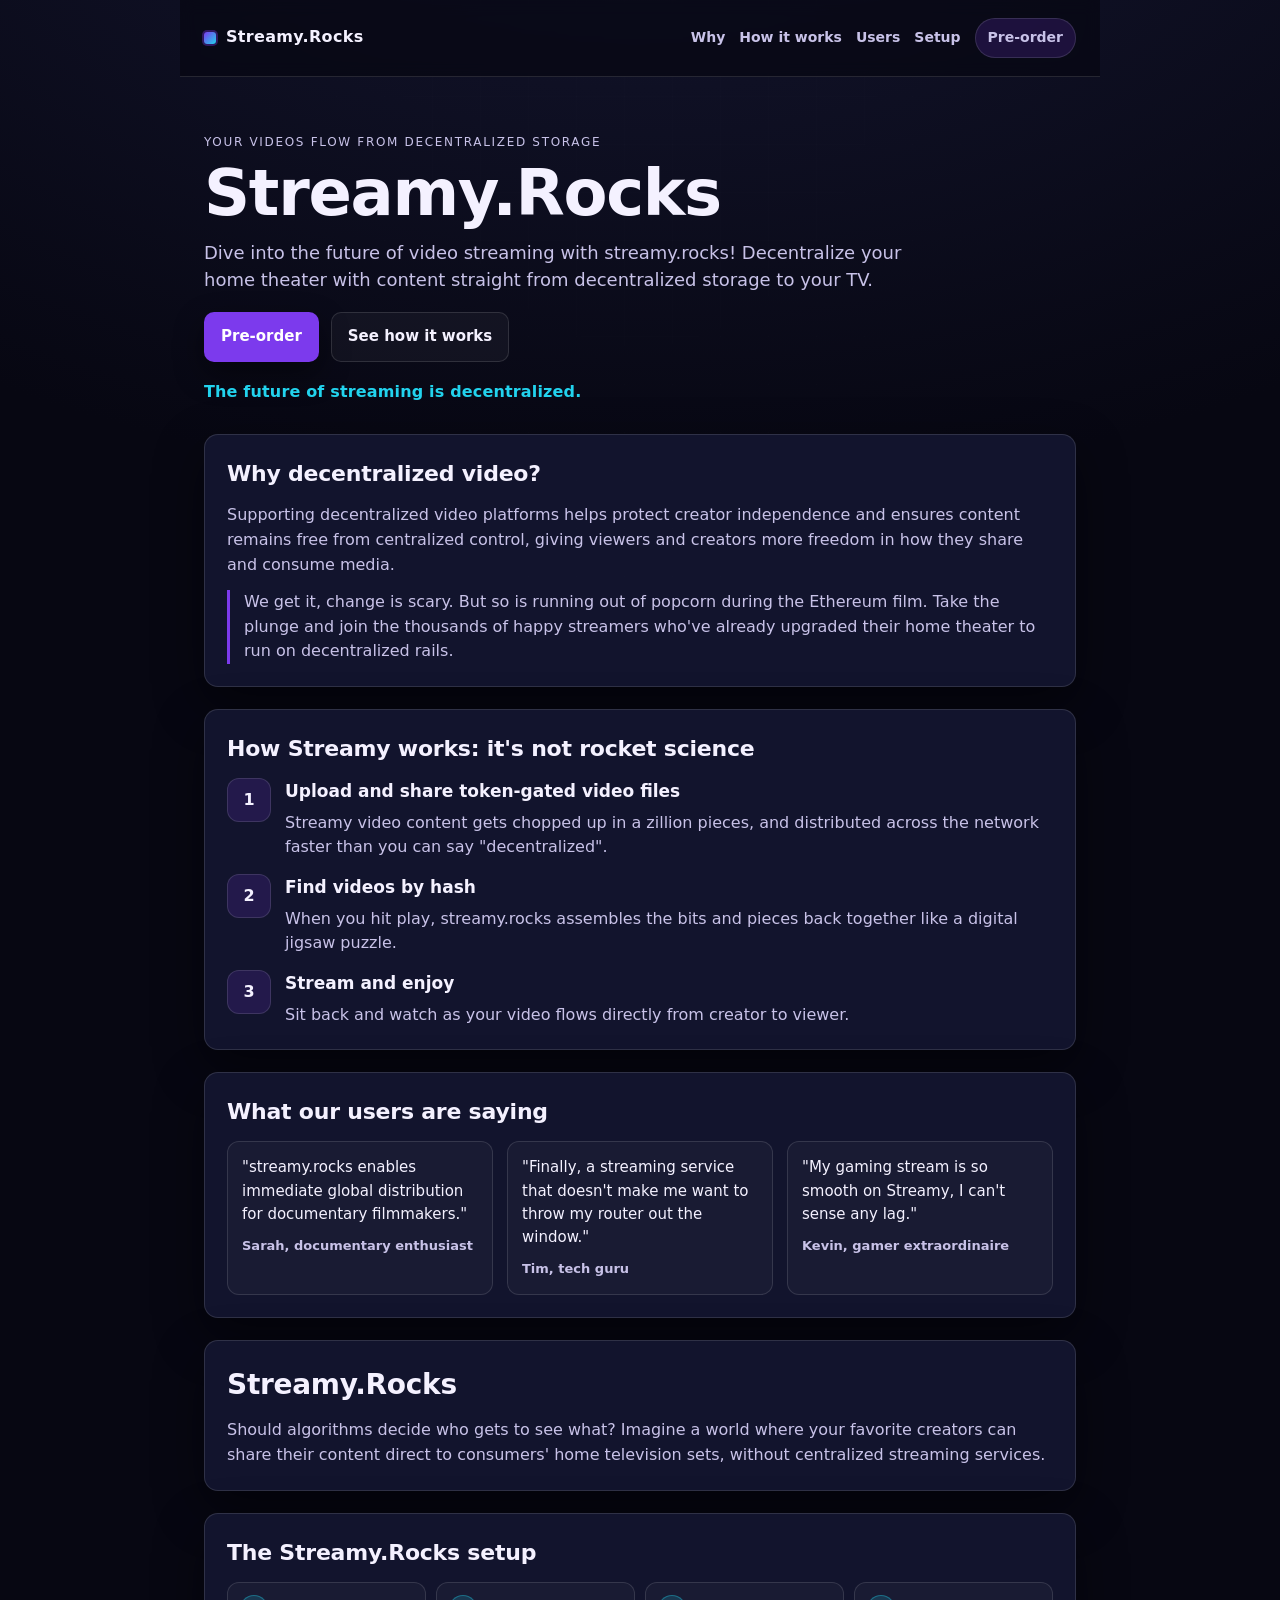
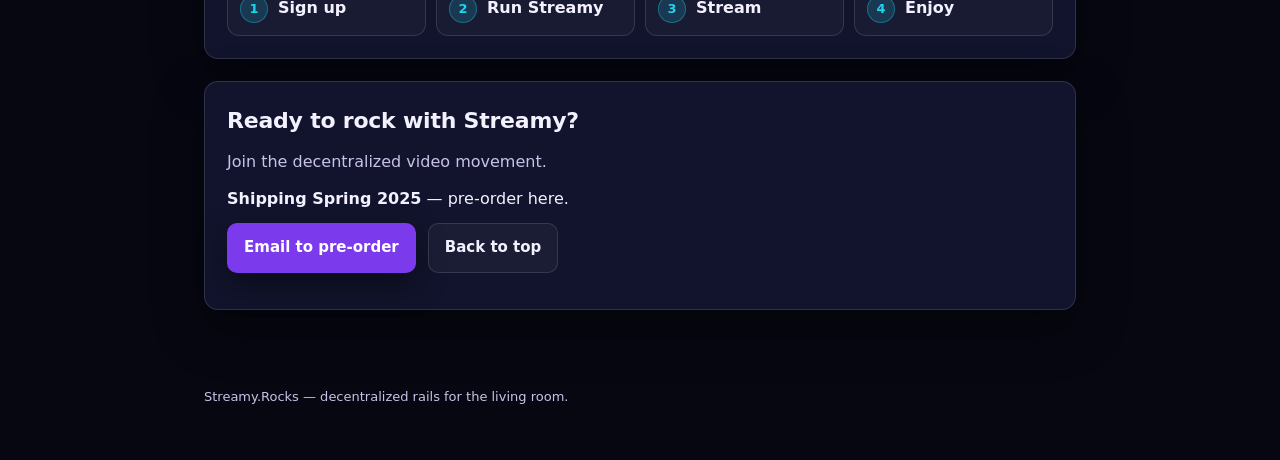
==== index.html @ 292e8ec2 "Add static streamy.rocks marketing landing rebuild. Static HTML/CSS site with sRGB-only colors, stru" ====
<!doctype html>
<html lang="en">
  <head>
    <meta charset="utf-8" />
    <meta name="viewport" content="width=device-width, initial-scale=1" />
    <meta name="color-scheme" content="dark" />
    <title>Streamy.Rocks — Your videos flow from decentralized storage</title>
    <meta
      name="description"
      content="Streamy.Rocks — decentralized video streaming from storage to your TV."
    />
    <link rel="stylesheet" href="/styles.css" />
  </head>
  <body>
    <a class="skip" href="#main">Skip to content</a>
    <div class="bg-grid" aria-hidden="true"></div>
    <header class="site-header">
      <div class="brand">
        <span class="brand-mark" aria-hidden="true"></span>
        <span class="brand-text">Streamy.Rocks</span>
      </div>
      <nav class="nav" aria-label="Primary">
        <a href="#why">Why</a>
        <a href="#how">How it works</a>
        <a href="#voices">Users</a>
        <a href="#setup">Setup</a>
        <a class="nav-cta" href="#preorder">Pre-order</a>
      </nav>
    </header>

    <main id="main">
      <section class="hero">
        <p class="kicker">Your videos flow from decentralized storage</p>
        <h1>Streamy.Rocks</h1>
        <p class="lede">
          Dive into the future of video streaming with streamy.rocks! Decentralize your home theater with content
          straight from decentralized storage to your TV.
        </p>
        <div class="hero-actions">
          <a class="btn primary" href="#preorder">Pre-order</a>
          <a class="btn ghost" href="#how">See how it works</a>
        </div>
        <p class="hero-sub">The future of streaming is decentralized.</p>
      </section>

      <section id="why" class="panel">
        <h2>Why decentralized video?</h2>
        <p>
          Supporting decentralized video platforms helps protect creator independence and ensures content remains free
          from centralized control, giving viewers and creators more freedom in how they share and consume media.
        </p>
        <p class="aside">
          We get it, change is scary. But so is running out of popcorn during the Ethereum film. Take the plunge and join
          the thousands of happy streamers who've already upgraded their home theater to run on decentralized rails.
        </p>
      </section>

      <section id="how" class="panel">
        <h2>How Streamy works: it's not rocket science</h2>
        <ol class="steps">
          <li>
            <span class="step-num">1</span>
            <div>
              <h3>Upload and share token-gated video files</h3>
              <p>
                Streamy video content gets chopped up in a zillion pieces, and distributed across the network faster
                than you can say &quot;decentralized&quot;.
              </p>
            </div>
          </li>
          <li>
            <span class="step-num">2</span>
            <div>
              <h3>Find videos by hash</h3>
              <p>
                When you hit play, streamy.rocks assembles the bits and pieces back together like a digital jigsaw
                puzzle.
              </p>
            </div>
          </li>
          <li>
            <span class="step-num">3</span>
            <div>
              <h3>Stream and enjoy</h3>
              <p>Sit back and watch as your video flows directly from creator to viewer.</p>
            </div>
          </li>
        </ol>
      </section>

      <section id="voices" class="panel">
        <h2>What our users are saying</h2>
        <div class="quotes">
          <figure class="quote">
            <blockquote>
              &quot;streamy.rocks enables immediate global distribution for documentary filmmakers.&quot;
            </blockquote>
            <figcaption>Sarah, documentary enthusiast</figcaption>
          </figure>
          <figure class="quote">
            <blockquote>
              &quot;Finally, a streaming service that doesn't make me want to throw my router out the window.&quot;
            </blockquote>
            <figcaption>Tim, tech guru</figcaption>
          </figure>
          <figure class="quote">
            <blockquote>&quot;My gaming stream is so smooth on Streamy, I can't sense any lag.&quot;</blockquote>
            <figcaption>Kevin, gamer extraordinaire</figcaption>
          </figure>
        </div>
      </section>

      <section class="panel manifesto">
        <h2>Streamy.Rocks</h2>
        <p>
          Should algorithms decide who gets to see what? Imagine a world where your favorite creators can share their
          content direct to consumers' home television sets, without centralized streaming services.
        </p>
      </section>

      <section id="setup" class="panel">
        <h2>The Streamy.Rocks setup</h2>
        <ol class="setup-flow">
          <li><span class="pill">1</span> Sign up</li>
          <li><span class="pill">2</span> Run Streamy</li>
          <li><span class="pill">3</span> Stream</li>
          <li><span class="pill">4</span> Enjoy</li>
        </ol>
      </section>

      <section id="preorder" class="panel cta-panel">
        <h2>Ready to rock with Streamy?</h2>
        <p>Join the decentralized video movement.</p>
        <p class="ship"><strong>Shipping Spring 2025</strong> — pre-order here.</p>
        <div class="hero-actions">
          <a class="btn primary" href="mailto:hello@streamy.rocks?subject=Streamy%20pre-order">Email to pre-order</a>
          <a class="btn ghost" href="#main">Back to top</a>
        </div>
      </section>
    </main>

    <footer class="site-footer">
      <p>Streamy.Rocks — decentralized rails for the living room.</p>
    </footer>
  </body>
</html>
---- styles.css ----
/* sRGB-only palette: hex + rgba with integer alpha. No color-mix(), no P3-only colors. */
:root {
  color-scheme: dark;
  --bg0: #070712;
  --bg1: #0f1024;
  --bg2: #15183a;
  --ink: #f4f1ff;
  --muted: #c8c2e8;
  --line: rgba(255, 255, 255, 0.12);
  --accent: #7c3aed;
  --accent2: #22d3ee;
  --card: rgba(20, 22, 48, 0.92);
  --shadow: rgba(0, 0, 0, 0.45);
  --maxw: 920px;
  --pad-x: 24px;
  --radius: 14px;
}

*,
*::before,
*::after {
  box-sizing: border-box;
}

html,
body {
  margin: 0;
  min-height: 100%;
  font-family: ui-sans-serif, system-ui, -apple-system, "Segoe UI", Roboto, Helvetica, Arial, sans-serif;
  background: radial-gradient(1200px 700px at 50% -10%, var(--bg2) 0%, var(--bg1) 42%, var(--bg0) 100%);
  color: var(--ink);
  line-height: 1.55;
  -webkit-font-smoothing: antialiased;
  text-rendering: optimizeLegibility;
}

.skip {
  position: absolute;
  left: -9999px;
  top: auto;
  width: 1px;
  height: 1px;
  overflow: hidden;
}

.skip:focus {
  left: 16px;
  top: 16px;
  width: auto;
  height: auto;
  padding: 8px 12px;
  background: #000;
  color: #fff;
  z-index: 10;
  border-radius: 8px;
}

.bg-grid {
  pointer-events: none;
  position: fixed;
  inset: 0;
  background-image: linear-gradient(rgba(255, 255, 255, 0.04) 1px, transparent 1px),
    linear-gradient(90deg, rgba(255, 255, 255, 0.04) 1px, transparent 1px);
  background-size: 48px 48px;
  mask-image: radial-gradient(ellipse at 50% 0%, rgba(0, 0, 0, 0.9), transparent 70%);
  opacity: 0.35;
}

.site-header {
  position: sticky;
  top: 0;
  z-index: 5;
  display: flex;
  align-items: center;
  justify-content: space-between;
  gap: 16px;
  max-width: var(--maxw);
  margin: 0 auto;
  padding: 18px var(--pad-x);
  border-bottom: 1px solid var(--line);
  background: rgba(7, 7, 18, 0.72);
  backdrop-filter: blur(8px);
}

.brand {
  display: flex;
  align-items: center;
  gap: 10px;
  font-weight: 800;
  letter-spacing: 0.02em;
}

.brand-mark {
  width: 12px;
  height: 12px;
  border-radius: 3px;
  background: linear-gradient(135deg, var(--accent) 0%, var(--accent2) 100%);
  box-shadow: 0 0 0 2px rgba(124, 58, 237, 0.35);
}

.nav {
  display: flex;
  flex-wrap: wrap;
  gap: 10px 14px;
  align-items: center;
  justify-content: flex-end;
}

.nav a {
  color: var(--muted);
  text-decoration: none;
  font-size: 14px;
  font-weight: 600;
}

.nav a:hover {
  color: var(--ink);
}

.nav-cta {
  padding: 8px 12px;
  border-radius: 999px;
  border: 1px solid var(--line);
  color: var(--ink);
  background: rgba(124, 58, 237, 0.18);
}

main {
  max-width: var(--maxw);
  margin: 0 auto;
  padding: 28px var(--pad-x) 64px;
}

.hero {
  padding: 28px 0 8px;
}

.kicker {
  margin: 0 0 10px;
  text-transform: uppercase;
  letter-spacing: 0.14em;
  font-size: 12px;
  color: var(--muted);
}

h1 {
  margin: 0 0 12px;
  font-size: clamp(40px, 6vw, 64px);
  line-height: 1.02;
  letter-spacing: -0.02em;
}

.lede {
  margin: 0 0 18px;
  max-width: 62ch;
  color: var(--muted);
  font-size: 18px;
}

.hero-actions {
  display: flex;
  flex-wrap: wrap;
  gap: 12px;
  margin: 10px 0 14px;
}

.btn {
  display: inline-flex;
  align-items: center;
  justify-content: center;
  padding: 12px 16px;
  border-radius: 10px;
  font-weight: 700;
  text-decoration: none;
  border: 1px solid transparent;
  font-size: 15px;
}

.btn.primary {
  background: var(--accent);
  color: #ffffff;
  box-shadow: 0 12px 30px var(--shadow);
}

.btn.primary:hover {
  filter: brightness(1.05);
}

.btn.ghost {
  border-color: var(--line);
  color: var(--ink);
  background: rgba(255, 255, 255, 0.04);
}

.btn.ghost:hover {
  border-color: rgba(255, 255, 255, 0.22);
}

.hero-sub {
  margin: 18px 0 0;
  font-weight: 700;
  color: var(--accent2);
  letter-spacing: 0.01em;
}

.panel {
  margin-top: 22px;
  padding: 22px;
  border: 1px solid var(--line);
  border-radius: var(--radius);
  background: var(--card);
  box-shadow: 0 18px 50px var(--shadow);
}

.panel h2 {
  margin: 0 0 12px;
  font-size: 22px;
  letter-spacing: -0.01em;
}

.panel p {
  margin: 0 0 12px;
  color: var(--muted);
}

.panel p:last-child {
  margin-bottom: 0;
}

.aside {
  border-left: 3px solid var(--accent);
  padding-left: 14px;
  margin-top: 14px;
}

.steps {
  list-style: none;
  margin: 0;
  padding: 0;
  display: grid;
  gap: 14px;
}

.steps li {
  display: grid;
  grid-template-columns: 44px 1fr;
  gap: 14px;
  align-items: start;
}

.step-num {
  display: inline-flex;
  width: 44px;
  height: 44px;
  align-items: center;
  justify-content: center;
  border-radius: 12px;
  border: 1px solid var(--line);
  font-weight: 800;
  color: var(--ink);
  background: rgba(124, 58, 237, 0.16);
}

.steps h3 {
  margin: 0 0 6px;
  font-size: 17px;
  color: var(--ink);
}

.quotes {
  display: grid;
  gap: 14px;
  grid-template-columns: repeat(3, minmax(0, 1fr));
}

.quote {
  margin: 0;
  padding: 14px;
  border-radius: 12px;
  border: 1px solid var(--line);
  background: rgba(255, 255, 255, 0.03);
}

.quote blockquote {
  margin: 0 0 10px;
  color: var(--ink);
  font-size: 15px;
}

.quote figcaption {
  color: var(--muted);
  font-size: 13px;
  font-weight: 600;
}

.manifesto h2 {
  font-size: 28px;
}

.setup-flow {
  list-style: none;
  margin: 0;
  padding: 0;
  display: grid;
  grid-template-columns: repeat(4, minmax(0, 1fr));
  gap: 10px;
}

.setup-flow li {
  display: flex;
  align-items: center;
  gap: 10px;
  padding: 12px;
  border-radius: 12px;
  border: 1px solid var(--line);
  background: rgba(255, 255, 255, 0.03);
  font-weight: 700;
  color: var(--ink);
}

.pill {
  display: inline-flex;
  width: 28px;
  height: 28px;
  align-items: center;
  justify-content: center;
  border-radius: 999px;
  background: rgba(34, 211, 238, 0.16);
  border: 1px solid rgba(34, 211, 238, 0.35);
  color: var(--accent2);
  font-size: 13px;
}

.cta-panel .ship {
  margin-top: 10px;
  color: var(--ink);
}

.site-footer {
  max-width: var(--maxw);
  margin: 0 auto;
  padding: 0 var(--pad-x) 40px;
  color: var(--muted);
  font-size: 13px;
}

@media (max-width: 900px) {
  .quotes {
    grid-template-columns: 1fr;
  }

  .setup-flow {
    grid-template-columns: 1fr 1fr;
  }
}

@media (max-width: 640px) {
  .site-header {
    flex-direction: column;
    align-items: flex-start;
  }

  .nav {
    width: 100%;
    justify-content: flex-start;
  }

  .setup-flow {
    grid-template-columns: 1fr;
  }
}
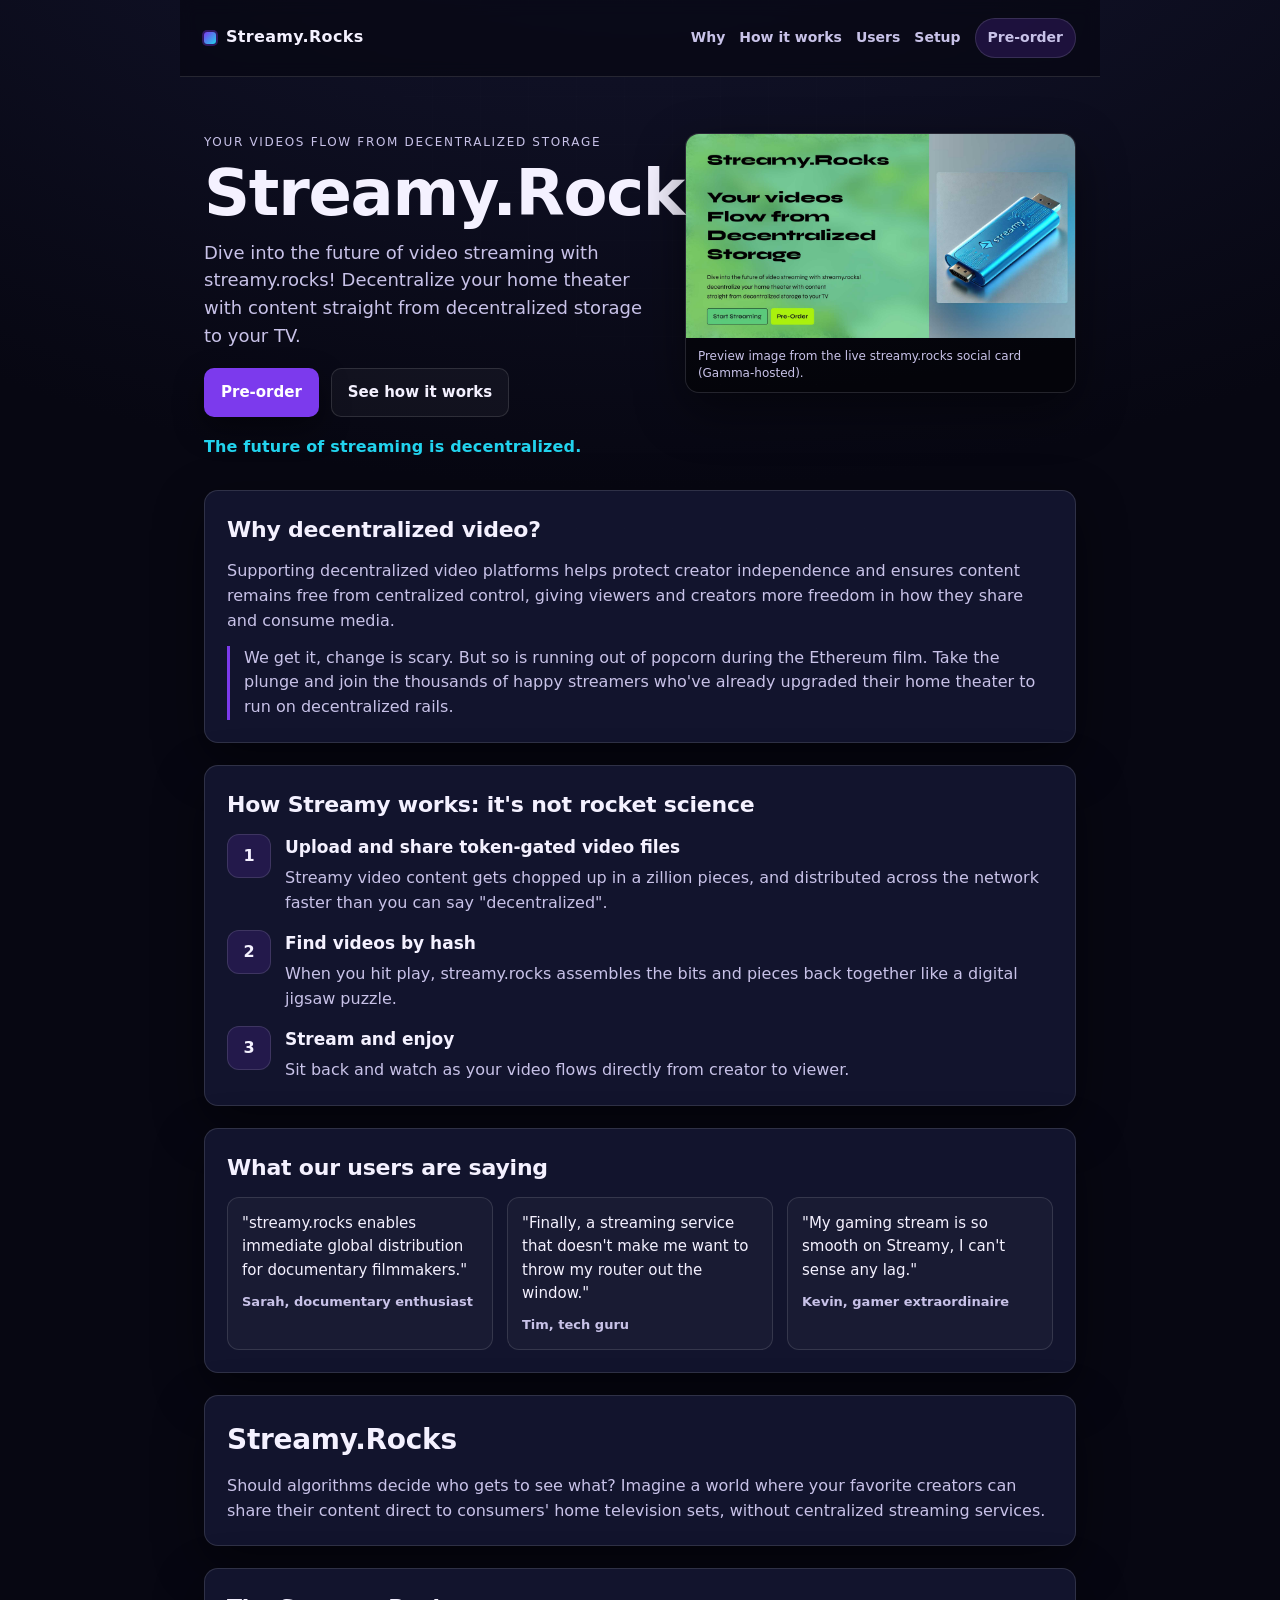
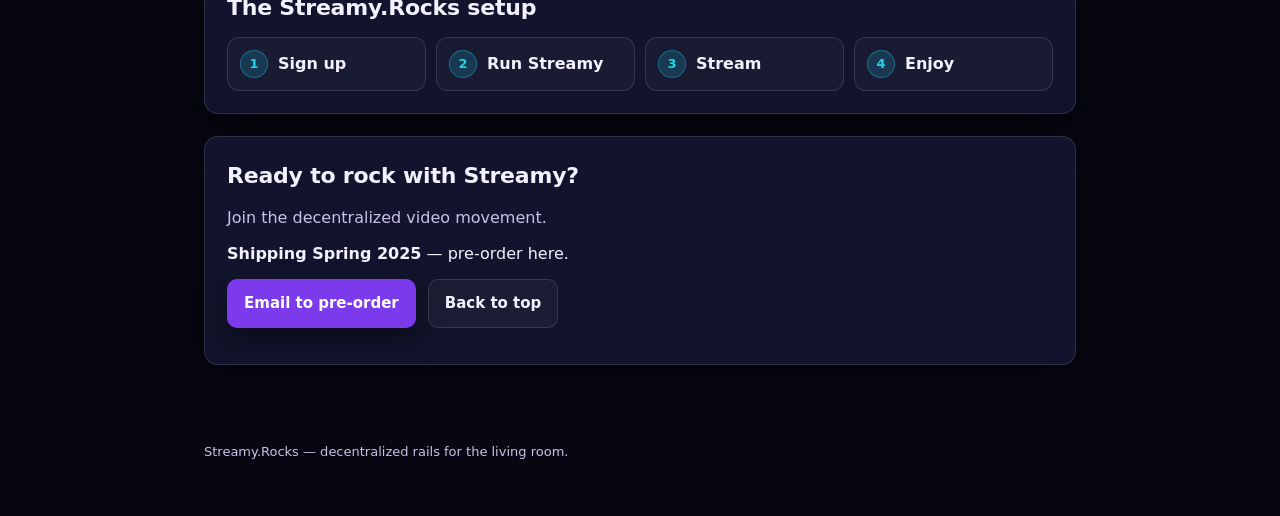
==== commit a53dfe28: "Add self-hosted OG image and fix Vercel asset routing. Download Gamma OG JPEG as assets/images/og-so" ====
--- a/index.html
+++ b/index.html
@@ -9,6 +9,20 @@
       name="description"
       content="Streamy.Rocks — decentralized video streaming from storage to your TV."
     />
+    <meta property="og:type" content="website" />
+    <meta property="og:title" content="Streamy.Rocks — Your videos flow from decentralized storage" />
+    <meta
+      property="og:description"
+      content="Streamy.Rocks — decentralized video streaming from storage to your TV."
+    />
+    <meta property="og:image" content="/assets/images/og-social.jpg" />
+    <meta name="twitter:card" content="summary_large_image" />
+    <meta name="twitter:title" content="Streamy.Rocks — Your videos flow from decentralized storage" />
+    <meta
+      name="twitter:description"
+      content="Streamy.Rocks — decentralized video streaming from storage to your TV."
+    />
+    <meta name="twitter:image" content="/assets/images/og-social.jpg" />
     <link rel="stylesheet" href="/styles.css" />
   </head>
   <body>
@@ -30,17 +44,32 @@
 
     <main id="main">
       <section class="hero">
-        <p class="kicker">Your videos flow from decentralized storage</p>
-        <h1>Streamy.Rocks</h1>
-        <p class="lede">
-          Dive into the future of video streaming with streamy.rocks! Decentralize your home theater with content
-          straight from decentralized storage to your TV.
-        </p>
-        <div class="hero-actions">
-          <a class="btn primary" href="#preorder">Pre-order</a>
-          <a class="btn ghost" href="#how">See how it works</a>
+        <div class="hero-layout">
+          <div class="hero-copy">
+            <p class="kicker">Your videos flow from decentralized storage</p>
+            <h1>Streamy.Rocks</h1>
+            <p class="lede">
+              Dive into the future of video streaming with streamy.rocks! Decentralize your home theater with content
+              straight from decentralized storage to your TV.
+            </p>
+            <div class="hero-actions">
+              <a class="btn primary" href="#preorder">Pre-order</a>
+              <a class="btn ghost" href="#how">See how it works</a>
+            </div>
+            <p class="hero-sub">The future of streaming is decentralized.</p>
+          </div>
+          <figure class="hero-figure">
+            <img
+              src="/assets/images/og-social.jpg"
+              width="1200"
+              height="630"
+              alt="Streamy.Rocks — decentralized streaming preview"
+              loading="eager"
+              decoding="async"
+            />
+            <figcaption class="hero-caption">Preview image from the live streamy.rocks social card (Gamma-hosted).</figcaption>
+          </figure>
         </div>
-        <p class="hero-sub">The future of streaming is decentralized.</p>
       </section>
 
       <section id="why" class="panel">
--- a/styles.css
+++ b/styles.css
@@ -135,6 +135,42 @@
   padding: 28px 0 8px;
 }
 
+.hero-layout {
+  display: grid;
+  grid-template-columns: minmax(0, 1.1fr) minmax(0, 0.95fr);
+  gap: 28px;
+  align-items: start;
+}
+
+.hero-copy {
+  min-width: 0;
+}
+
+.hero-figure {
+  margin: 0;
+  border-radius: var(--radius);
+  border: 1px solid var(--line);
+  overflow: hidden;
+  background: rgba(0, 0, 0, 0.25);
+  box-shadow: 0 18px 50px var(--shadow);
+}
+
+.hero-figure img {
+  display: block;
+  width: 100%;
+  height: auto;
+  vertical-align: middle;
+}
+
+.hero-caption {
+  margin: 0;
+  padding: 10px 12px;
+  font-size: 12px;
+  color: var(--muted);
+  line-height: 1.4;
+  background: rgba(0, 0, 0, 0.35);
+}
+
 .kicker {
   margin: 0 0 10px;
   text-transform: uppercase;
@@ -345,6 +381,10 @@
 }
 
 @media (max-width: 900px) {
+  .hero-layout {
+    grid-template-columns: 1fr;
+  }
+
   .quotes {
     grid-template-columns: 1fr;
   }
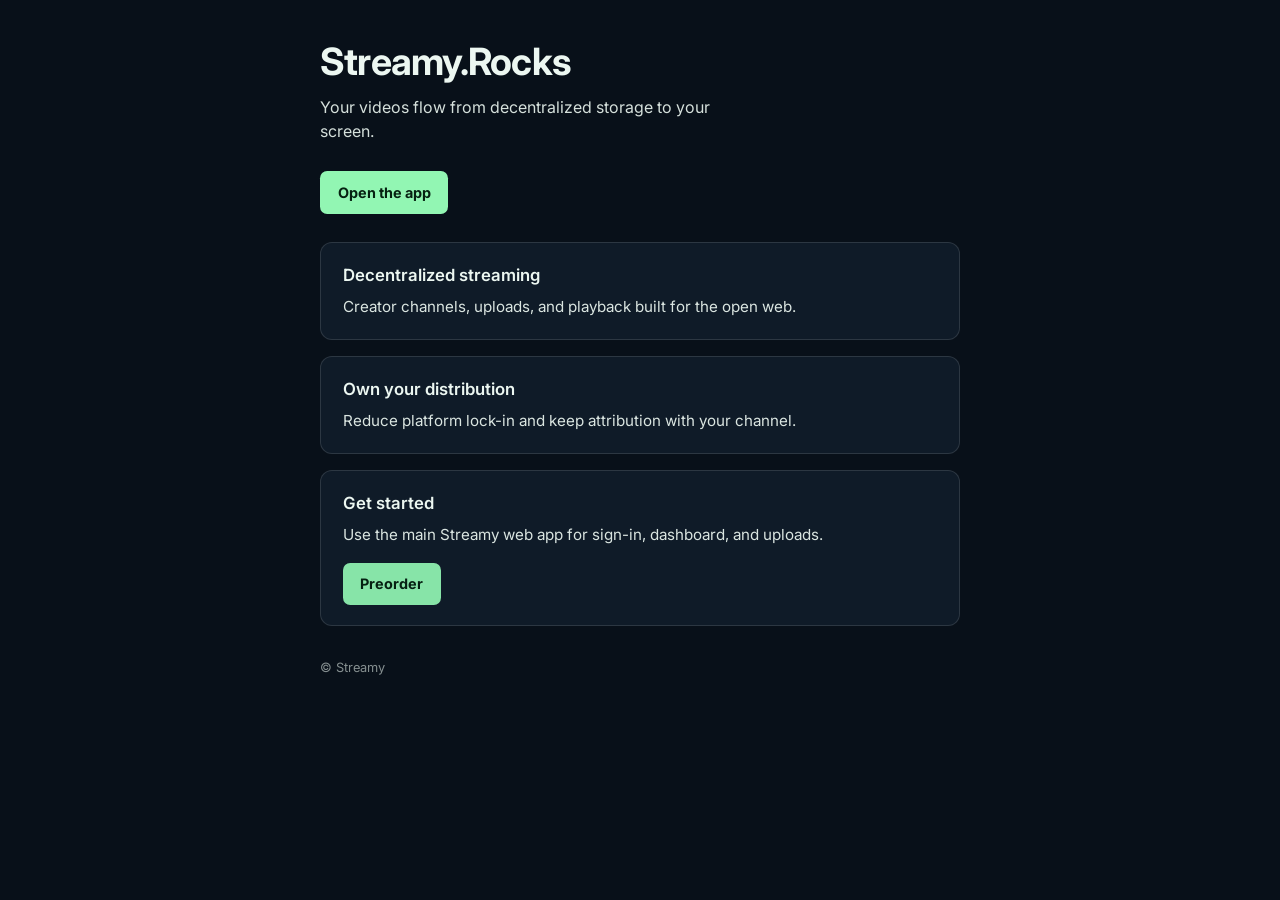
==== commit 7b287f84: "Replace Gamma export HTML with Streamy-only static landing Made-with: Cursor" ====
--- a/index.html
+++ b/index.html
@@ -1,175 +1,156 @@
-<!doctype html>
+<!DOCTYPE html>
 <html lang="en">
   <head>
     <meta charset="utf-8" />
     <meta name="viewport" content="width=device-width, initial-scale=1" />
-    <meta name="color-scheme" content="dark" />
-    <title>Streamy.Rocks — Your videos flow from decentralized storage</title>
-    <meta
-      name="description"
-      content="Streamy.Rocks — decentralized video streaming from storage to your TV."
+    <title>Streamy.Rocks</title>
+    <meta name="description" content="Your videos flow from decentralized storage to your screen." />
+    <link rel="preconnect" href="https://fonts.googleapis.com" />
+    <link rel="preconnect" href="https://fonts.gstatic.com" crossorigin />
+    <link
+      href="https://fonts.googleapis.com/css2?family=Inter:wght@400;600;700&display=swap"
+      rel="stylesheet"
     />
-    <meta property="og:type" content="website" />
-    <meta property="og:title" content="Streamy.Rocks — Your videos flow from decentralized storage" />
-    <meta
-      property="og:description"
-      content="Streamy.Rocks — decentralized video streaming from storage to your TV."
-    />
-    <meta property="og:image" content="/assets/images/og-social.jpg" />
-    <meta name="twitter:card" content="summary_large_image" />
-    <meta name="twitter:title" content="Streamy.Rocks — Your videos flow from decentralized storage" />
-    <meta
-      name="twitter:description"
-      content="Streamy.Rocks — decentralized video streaming from storage to your TV."
-    />
-    <meta name="twitter:image" content="/assets/images/og-social.jpg" />
-    <link rel="stylesheet" href="/styles.css" />
+    <style>
+      :root {
+        --bg: #081019;
+        --card: #0f1b28;
+        --border: rgba(255, 255, 255, 0.12);
+        --text: #ecf7f1;
+        --accent: #92f6b3;
+        --ease: cubic-bezier(0.22, 1, 0.36, 1);
+      }
+      * {
+        box-sizing: border-box;
+      }
+      body {
+        margin: 0;
+        min-height: 100vh;
+        font-family: Inter, system-ui, sans-serif;
+        background: var(--bg);
+        color: var(--text);
+        line-height: 1.5;
+      }
+      .wrap {
+        max-width: 720px;
+        margin: 0 auto;
+        padding: clamp(1.25rem, 4vw, 2.5rem);
+      }
+      h1 {
+        font-size: clamp(1.75rem, 5vw, 2.35rem);
+        font-weight: 700;
+        letter-spacing: -0.02em;
+        line-height: 1.15;
+        margin: 0 0 0.75rem;
+      }
+      .lede {
+        margin: 0 0 1.5rem;
+        opacity: 0.9;
+        max-width: 42ch;
+      }
+      .card {
+        background: var(--card);
+        border: 1px solid var(--border);
+        border-radius: 0.75rem;
+        padding: 1.25rem 1.35rem;
+        margin-bottom: 1rem;
+      }
+      .card h2 {
+        margin: 0 0 0.5rem;
+        font-size: 1.05rem;
+        font-weight: 600;
+      }
+      .card p {
+        margin: 0;
+        font-size: 0.95rem;
+        opacity: 0.92;
+      }
+      a.btn {
+        display: inline-flex;
+        align-items: center;
+        justify-content: center;
+        padding: 0.65rem 1.1rem;
+        border-radius: 0.45rem;
+        font-weight: 700;
+        font-size: 0.9rem;
+        background: var(--accent);
+        color: #062111;
+        text-decoration: none;
+        margin-top: 0.25rem;
+      }
+      a.btn:hover {
+        filter: brightness(1.05);
+      }
+      footer {
+        margin-top: 2rem;
+        font-size: 0.8rem;
+        opacity: 0.55;
+      }
+
+      /* Tight entrance animations (no third-party runtime) */
+      @keyframes rise-in {
+        from {
+          opacity: 0;
+          transform: translateY(10px);
+        }
+        to {
+          opacity: 1;
+          transform: translateY(0);
+        }
+      }
+      .anim {
+        opacity: 0;
+        animation: rise-in var(--dur, 0.45s) var(--ease) forwards;
+      }
+      .anim-1 {
+        --dur: 0.38s;
+        animation-delay: 0.04s;
+      }
+      .anim-2 {
+        --dur: 0.34s;
+        animation-delay: 0.12s;
+      }
+      .anim-3 {
+        --dur: 0.32s;
+        animation-delay: 0.2s;
+      }
+      .anim-4 {
+        --dur: 0.3s;
+        animation-delay: 0.26s;
+      }
+      @media (prefers-reduced-motion: reduce) {
+        .anim {
+          animation: none !important;
+          opacity: 1 !important;
+        }
+      }
+    </style>
   </head>
   <body>
-    <a class="skip" href="#main">Skip to content</a>
-    <div class="bg-grid" aria-hidden="true"></div>
-    <header class="site-header">
-      <div class="brand">
-        <span class="brand-mark" aria-hidden="true"></span>
-        <span class="brand-text">Streamy.Rocks</span>
-      </div>
-      <nav class="nav" aria-label="Primary">
-        <a href="#why">Why</a>
-        <a href="#how">How it works</a>
-        <a href="#voices">Users</a>
-        <a href="#setup">Setup</a>
-        <a class="nav-cta" href="#preorder">Pre-order</a>
-      </nav>
-    </header>
+    <div class="wrap">
+      <header class="anim anim-1">
+        <h1>Streamy.Rocks</h1>
+        <p class="lede">Your videos flow from decentralized storage to your screen.</p>
+        <a class="btn anim anim-2" href="/">Open the app</a>
+      </header>
 
-    <main id="main">
-      <section class="hero">
-        <div class="hero-layout">
-          <div class="hero-copy">
-            <p class="kicker">Your videos flow from decentralized storage</p>
-            <h1>Streamy.Rocks</h1>
-            <p class="lede">
-              Dive into the future of video streaming with streamy.rocks! Decentralize your home theater with content
-              straight from decentralized storage to your TV.
-            </p>
-            <div class="hero-actions">
-              <a class="btn primary" href="#preorder">Pre-order</a>
-              <a class="btn ghost" href="#how">See how it works</a>
-            </div>
-            <p class="hero-sub">The future of streaming is decentralized.</p>
-          </div>
-          <figure class="hero-figure">
-            <img
-              src="/assets/images/og-social.jpg"
-              width="1200"
-              height="630"
-              alt="Streamy.Rocks — decentralized streaming preview"
-              loading="eager"
-              decoding="async"
-            />
-            <figcaption class="hero-caption">Preview image from the live streamy.rocks social card (Gamma-hosted).</figcaption>
-          </figure>
-        </div>
+      <section class="card anim anim-2" style="margin-top: 1.75rem">
+        <h2>Decentralized streaming</h2>
+        <p>Creator channels, uploads, and playback built for the open web.</p>
       </section>
 
-      <section id="why" class="panel">
-        <h2>Why decentralized video?</h2>
-        <p>
-          Supporting decentralized video platforms helps protect creator independence and ensures content remains free
-          from centralized control, giving viewers and creators more freedom in how they share and consume media.
-        </p>
-        <p class="aside">
-          We get it, change is scary. But so is running out of popcorn during the Ethereum film. Take the plunge and join
-          the thousands of happy streamers who've already upgraded their home theater to run on decentralized rails.
-        </p>
+      <section class="card anim anim-3">
+        <h2>Own your distribution</h2>
+        <p>Reduce platform lock-in and keep attribution with your channel.</p>
       </section>
 
-      <section id="how" class="panel">
-        <h2>How Streamy works: it's not rocket science</h2>
-        <ol class="steps">
-          <li>
-            <span class="step-num">1</span>
-            <div>
-              <h3>Upload and share token-gated video files</h3>
-              <p>
-                Streamy video content gets chopped up in a zillion pieces, and distributed across the network faster
-                than you can say &quot;decentralized&quot;.
-              </p>
-            </div>
-          </li>
-          <li>
-            <span class="step-num">2</span>
-            <div>
-              <h3>Find videos by hash</h3>
-              <p>
-                When you hit play, streamy.rocks assembles the bits and pieces back together like a digital jigsaw
-                puzzle.
-              </p>
-            </div>
-          </li>
-          <li>
-            <span class="step-num">3</span>
-            <div>
-              <h3>Stream and enjoy</h3>
-              <p>Sit back and watch as your video flows directly from creator to viewer.</p>
-            </div>
-          </li>
-        </ol>
+      <section class="card anim anim-4">
+        <h2>Get started</h2>
+        <p>Use the main Streamy web app for sign-in, dashboard, and uploads.</p>
+        <p style="margin-top: 0.75rem"><a class="btn" href="/preorder">Preorder</a></p>
       </section>
 
-      <section id="voices" class="panel">
-        <h2>What our users are saying</h2>
-        <div class="quotes">
-          <figure class="quote">
-            <blockquote>
-              &quot;streamy.rocks enables immediate global distribution for documentary filmmakers.&quot;
-            </blockquote>
-            <figcaption>Sarah, documentary enthusiast</figcaption>
-          </figure>
-          <figure class="quote">
-            <blockquote>
-              &quot;Finally, a streaming service that doesn't make me want to throw my router out the window.&quot;
-            </blockquote>
-            <figcaption>Tim, tech guru</figcaption>
-          </figure>
-          <figure class="quote">
-            <blockquote>&quot;My gaming stream is so smooth on Streamy, I can't sense any lag.&quot;</blockquote>
-            <figcaption>Kevin, gamer extraordinaire</figcaption>
-          </figure>
-        </div>
-      </section>
-
-      <section class="panel manifesto">
-        <h2>Streamy.Rocks</h2>
-        <p>
-          Should algorithms decide who gets to see what? Imagine a world where your favorite creators can share their
-          content direct to consumers' home television sets, without centralized streaming services.
-        </p>
-      </section>
-
-      <section id="setup" class="panel">
-        <h2>The Streamy.Rocks setup</h2>
-        <ol class="setup-flow">
-          <li><span class="pill">1</span> Sign up</li>
-          <li><span class="pill">2</span> Run Streamy</li>
-          <li><span class="pill">3</span> Stream</li>
-          <li><span class="pill">4</span> Enjoy</li>
-        </ol>
-      </section>
-
-      <section id="preorder" class="panel cta-panel">
-        <h2>Ready to rock with Streamy?</h2>
-        <p>Join the decentralized video movement.</p>
-        <p class="ship"><strong>Shipping Spring 2025</strong> — pre-order here.</p>
-        <div class="hero-actions">
-          <a class="btn primary" href="mailto:hello@streamy.rocks?subject=Streamy%20pre-order">Email to pre-order</a>
-          <a class="btn ghost" href="#main">Back to top</a>
-        </div>
-      </section>
-    </main>
-
-    <footer class="site-footer">
-      <p>Streamy.Rocks — decentralized rails for the living room.</p>
-    </footer>
+      <footer>© Streamy</footer>
+    </div>
   </body>
 </html>
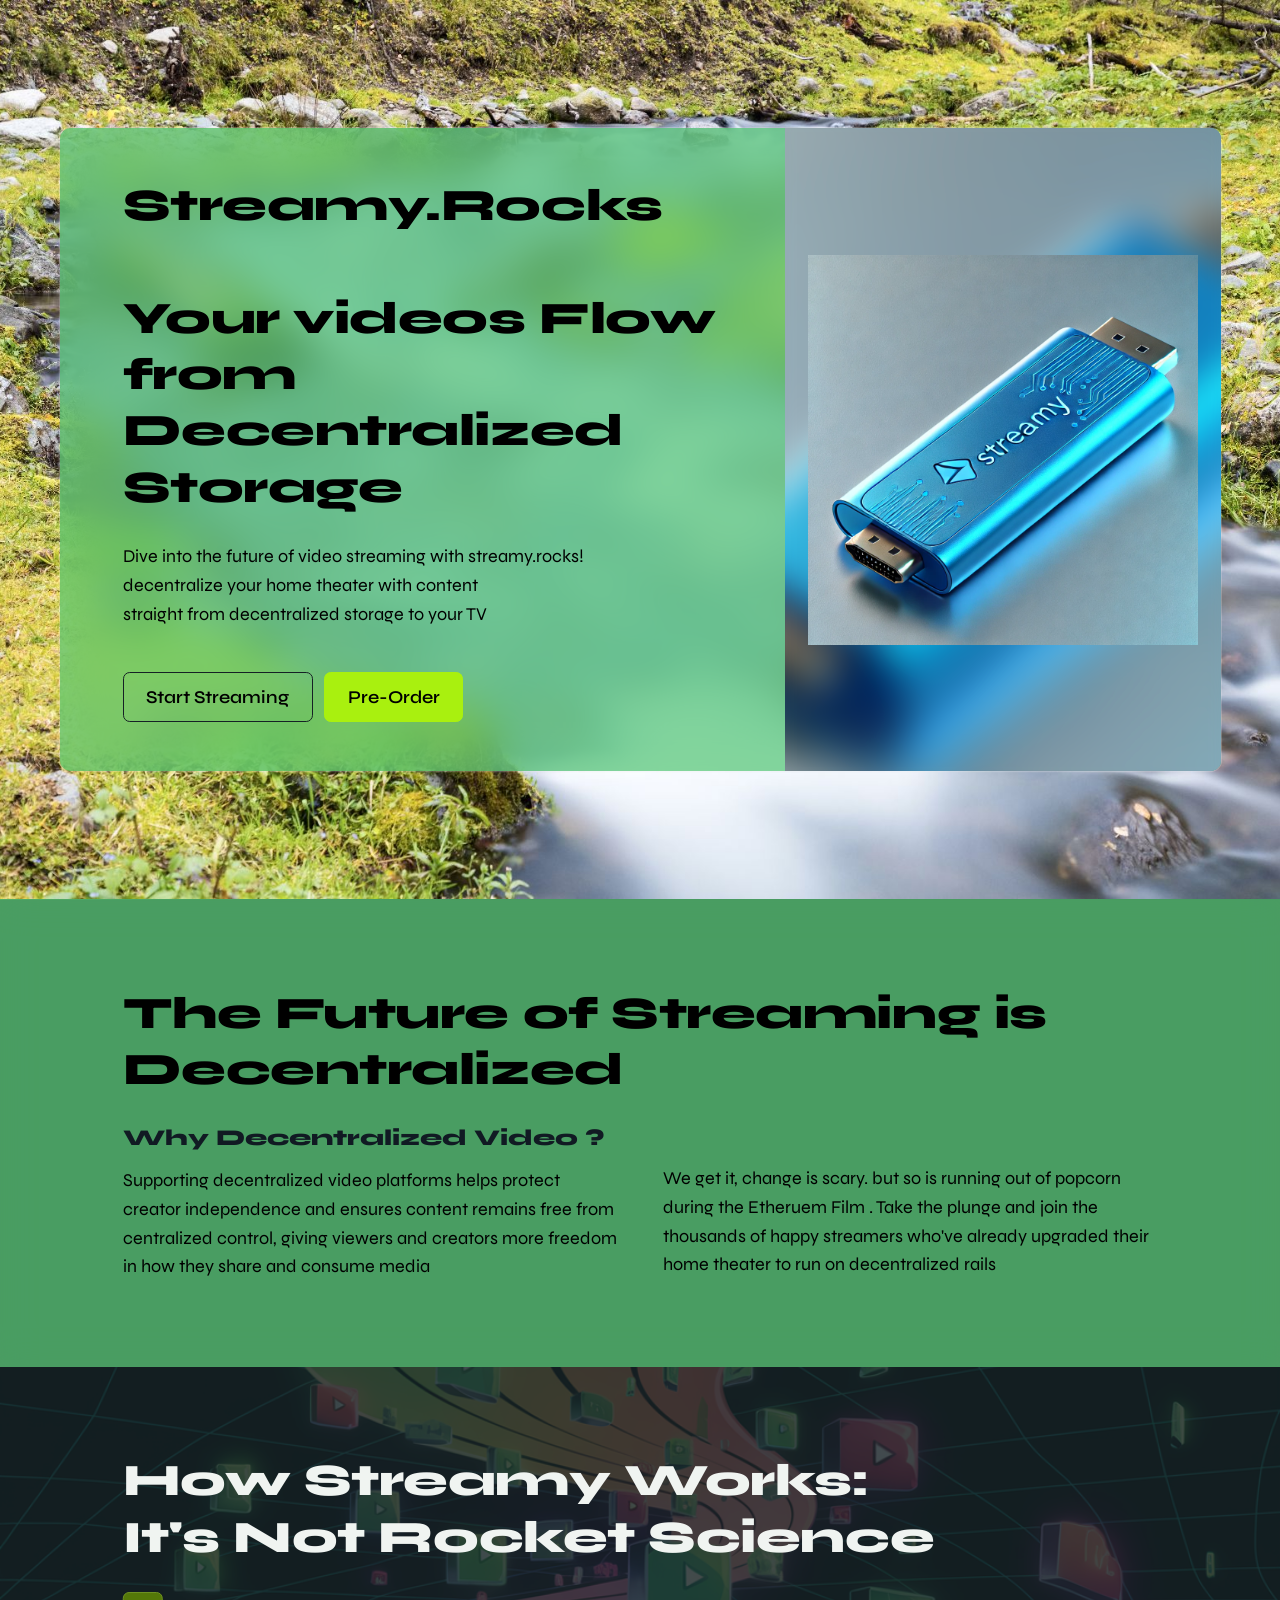
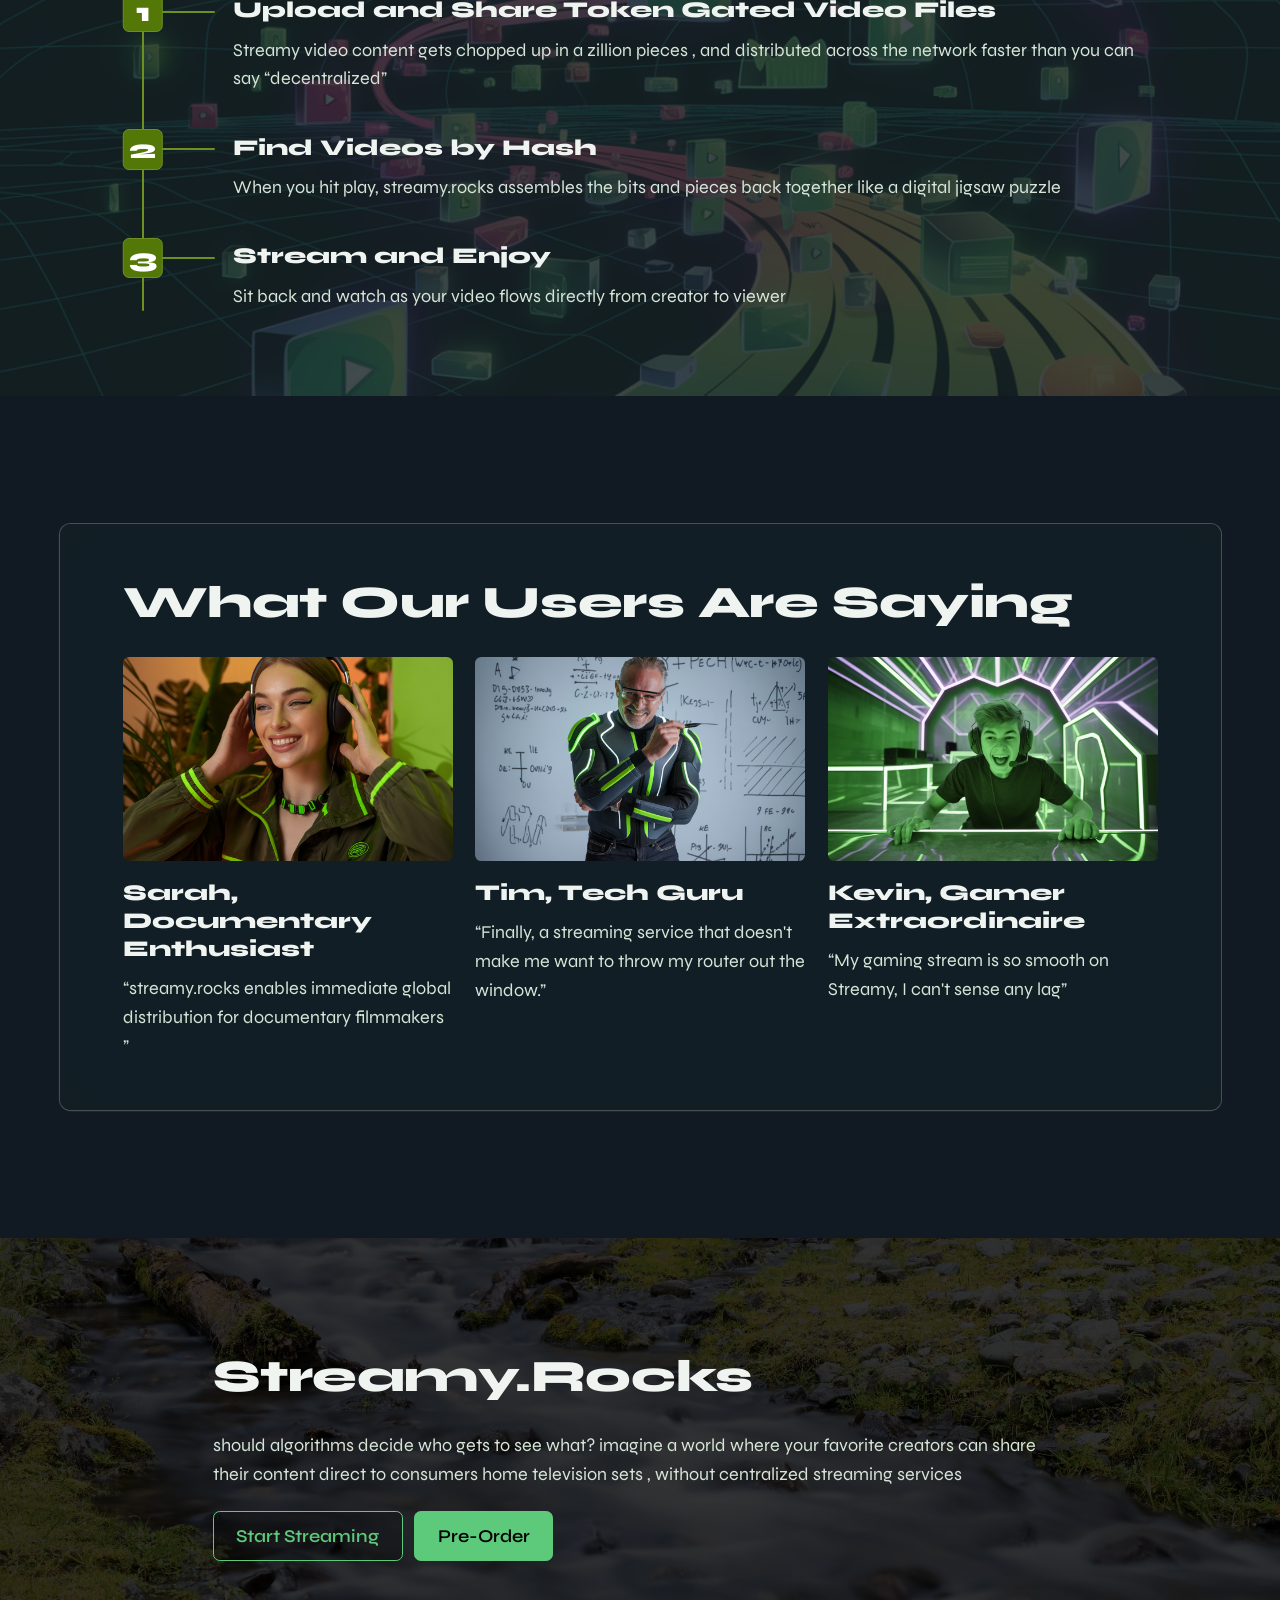
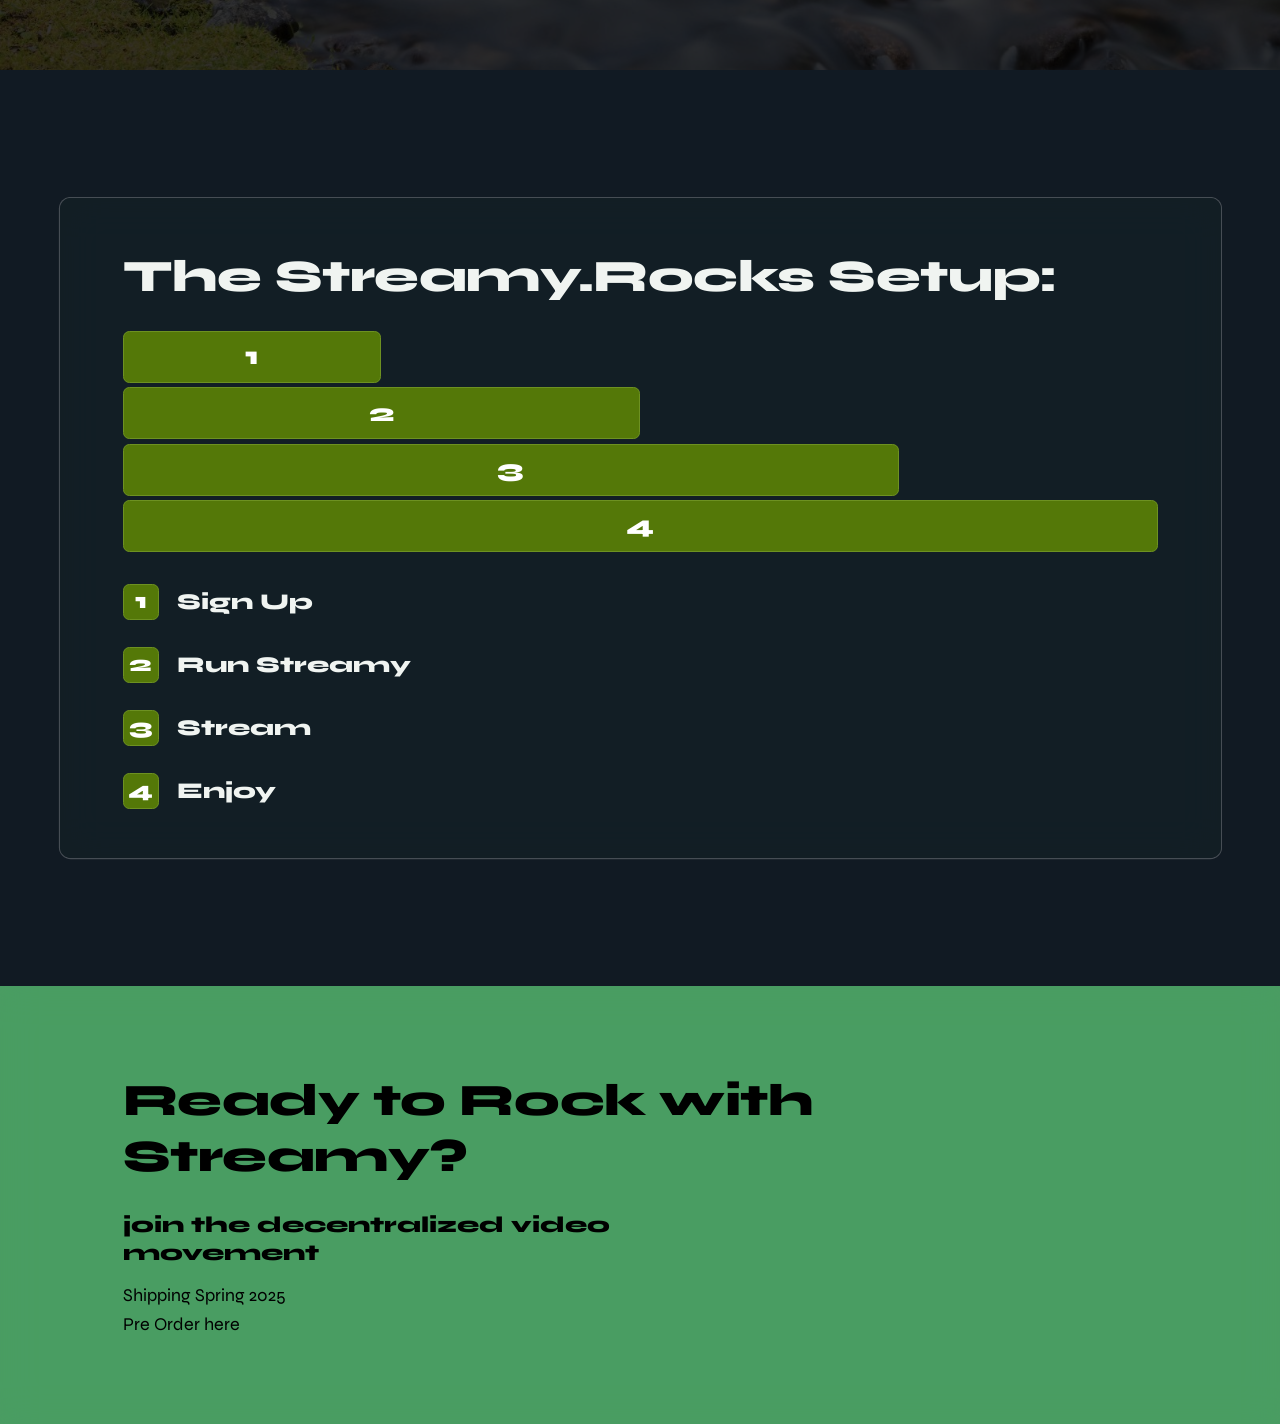
==== commit 63317996: "Rebuild exact Streamy.Rocks UI as self-hosted GitHub Pages site" ====
--- a/index.html
+++ b/index.html
@@ -3,154 +3,292 @@
   <head>
     <meta charset="utf-8" />
     <meta name="viewport" content="width=device-width, initial-scale=1" />
-    <title>Streamy.Rocks</title>
-    <meta name="description" content="Your videos flow from decentralized storage to your screen." />
+    <title>Streamy.Rocks — Your videos Flow from Decentralized Storage</title>
+    <meta
+      name="description"
+      content="Dive into the future of video streaming with streamy.rocks! Decentralize your home theater with content straight from decentralized storage to your TV."
+    />
+    <meta property="og:type" content="website" />
+    <meta property="og:url" content="https://streamy.rocks/" />
+    <meta property="og:title" content="Streamy.Rocks — Your videos Flow from Decentralized Storage" />
+    <meta
+      property="og:description"
+      content="Dive into the future of video streaming with streamy.rocks! Decentralize your home theater with content straight from decentralized storage to your TV."
+    />
+    <meta property="og:image" content="https://streamy.rocks/assets/images/og-social.jpg" />
+    <meta name="twitter:card" content="summary_large_image" />
+    <meta name="twitter:title" content="Streamy.Rocks — Your videos Flow from Decentralized Storage" />
+    <meta
+      name="twitter:description"
+      content="Dive into the future of video streaming with streamy.rocks! Decentralize your home theater with content straight from decentralized storage to your TV."
+    />
+    <meta name="twitter:image" content="https://streamy.rocks/assets/images/og-social.jpg" />
+    <link rel="icon" type="image/svg+xml" href="./favicon.svg" />
     <link rel="preconnect" href="https://fonts.googleapis.com" />
     <link rel="preconnect" href="https://fonts.gstatic.com" crossorigin />
     <link
-      href="https://fonts.googleapis.com/css2?family=Inter:wght@400;600;700&display=swap"
+      href="https://fonts.googleapis.com/css2?family=Syne:wght@400;500;600;700;800&display=swap"
       rel="stylesheet"
     />
-    <style>
-      :root {
-        --bg: #081019;
-        --card: #0f1b28;
-        --border: rgba(255, 255, 255, 0.12);
-        --text: #ecf7f1;
-        --accent: #92f6b3;
-        --ease: cubic-bezier(0.22, 1, 0.36, 1);
-      }
-      * {
-        box-sizing: border-box;
-      }
-      body {
-        margin: 0;
-        min-height: 100vh;
-        font-family: Inter, system-ui, sans-serif;
-        background: var(--bg);
-        color: var(--text);
-        line-height: 1.5;
-      }
-      .wrap {
-        max-width: 720px;
-        margin: 0 auto;
-        padding: clamp(1.25rem, 4vw, 2.5rem);
-      }
-      h1 {
-        font-size: clamp(1.75rem, 5vw, 2.35rem);
-        font-weight: 700;
-        letter-spacing: -0.02em;
-        line-height: 1.15;
-        margin: 0 0 0.75rem;
-      }
-      .lede {
-        margin: 0 0 1.5rem;
-        opacity: 0.9;
-        max-width: 42ch;
-      }
-      .card {
-        background: var(--card);
-        border: 1px solid var(--border);
-        border-radius: 0.75rem;
-        padding: 1.25rem 1.35rem;
-        margin-bottom: 1rem;
-      }
-      .card h2 {
-        margin: 0 0 0.5rem;
-        font-size: 1.05rem;
-        font-weight: 600;
-      }
-      .card p {
-        margin: 0;
-        font-size: 0.95rem;
-        opacity: 0.92;
-      }
-      a.btn {
-        display: inline-flex;
-        align-items: center;
-        justify-content: center;
-        padding: 0.65rem 1.1rem;
-        border-radius: 0.45rem;
-        font-weight: 700;
-        font-size: 0.9rem;
-        background: var(--accent);
-        color: #062111;
-        text-decoration: none;
-        margin-top: 0.25rem;
-      }
-      a.btn:hover {
-        filter: brightness(1.05);
-      }
-      footer {
-        margin-top: 2rem;
-        font-size: 0.8rem;
-        opacity: 0.55;
-      }
-
-      /* Tight entrance animations (no third-party runtime) */
-      @keyframes rise-in {
-        from {
-          opacity: 0;
-          transform: translateY(10px);
-        }
-        to {
-          opacity: 1;
-          transform: translateY(0);
-        }
-      }
-      .anim {
-        opacity: 0;
-        animation: rise-in var(--dur, 0.45s) var(--ease) forwards;
-      }
-      .anim-1 {
-        --dur: 0.38s;
-        animation-delay: 0.04s;
-      }
-      .anim-2 {
-        --dur: 0.34s;
-        animation-delay: 0.12s;
-      }
-      .anim-3 {
-        --dur: 0.32s;
-        animation-delay: 0.2s;
-      }
-      .anim-4 {
-        --dur: 0.3s;
-        animation-delay: 0.26s;
-      }
-      @media (prefers-reduced-motion: reduce) {
-        .anim {
-          animation: none !important;
-          opacity: 1 !important;
-        }
-      }
-    </style>
+    <link rel="stylesheet" href="./styles.css" />
   </head>
   <body>
-    <div class="wrap">
-      <header class="anim anim-1">
-        <h1>Streamy.Rocks</h1>
-        <p class="lede">Your videos flow from decentralized storage to your screen.</p>
-        <a class="btn anim anim-2" href="/">Open the app</a>
-      </header>
-
-      <section class="card anim anim-2" style="margin-top: 1.75rem">
-        <h2>Decentralized streaming</h2>
-        <p>Creator channels, uploads, and playback built for the open web.</p>
-      </section>
-
-      <section class="card anim anim-3">
-        <h2>Own your distribution</h2>
-        <p>Reduce platform lock-in and keep attribution with your channel.</p>
-      </section>
-
-      <section class="card anim anim-4">
-        <h2>Get started</h2>
-        <p>Use the main Streamy web app for sign-in, dashboard, and uploads.</p>
-        <p style="margin-top: 0.75rem"><a class="btn" href="/preorder">Preorder</a></p>
-      </section>
-
-      <footer>© Streamy</footer>
-    </div>
+    <!-- Fixed ambient theme background shown through translucent glass bands -->
+    <div class="site-bg" aria-hidden="true"></div>
+
+    <main class="page">
+      <!-- Section 1: Hero -->
+      <section class="band band--hero" aria-label="Streamy.Rocks Hero">
+        <div class="card card--contained card--green hero-card">
+          <div class="hero-copy">
+            <h1 class="heading-1">
+              Streamy.Rocks<br /><br />Your videos Flow from Decentralized Storage
+            </h1>
+            <p class="body-text">
+              Dive into the future of video streaming with streamy.rocks!<br />
+              decentralize your home theater with content<br />
+              straight from decentralized storage to your TV
+            </p>
+            <div class="button-group">
+              <a
+                class="btn btn--outline-dark"
+                href="https://ethereumfilm.xyz/"
+                target="_blank"
+                rel="noopener noreferrer"
+              >
+                Start Streaming
+              </a>
+              <a class="btn btn--solid-lime" href="#preorder">Pre-Order</a>
+            </div>
+          </div>
+
+          <div class="hero-media">
+            <div class="hero-media-blur" aria-hidden="true"></div>
+            <img
+              class="hero-media-img"
+              src="./assets/images/streamy-stick.webp"
+              alt="Streamy bright blue minimalist HDMI streaming stick"
+              width="1024"
+              height="1024"
+            />
+          </div>
+        </div>
+      </section>
+
+      <!-- Section 2: The Future of Streaming is Decentralized -->
+      <section class="band band--full band--green" aria-labelledby="future-heading">
+        <div class="band-inner">
+          <h2 id="future-heading" class="heading-1">The Future of Streaming is Decentralized</h2>
+          <div class="two-col">
+            <div class="two-col-cell">
+              <h3 class="heading-4 heading-4--ink">Why Decentralized Video ?</h3>
+              <p class="body-text">
+                Supporting decentralized video platforms helps protect creator independence and ensures content remains
+                free from centralized control, giving viewers and creators more freedom in how they share and consume
+                media
+              </p>
+            </div>
+            <div class="two-col-cell two-col-cell--offset">
+              <p class="body-text">
+                We get it, change is scary. but so is running out of popcorn during the Etheruem Film . Take the plunge
+                and join the thousands of happy streamers who&#39;ve already upgraded their home theater to run on
+                decentralized rails
+              </p>
+            </div>
+          </div>
+        </div>
+      </section>
+
+      <!-- Section 3: How Streamy Works -->
+      <section class="band band--full band--dark band--how" aria-labelledby="how-heading">
+        <div class="band-bg-image band-bg-image--how" aria-hidden="true"></div>
+        <div class="band-bg-mask band-bg-mask--dark" aria-hidden="true"></div>
+        <div class="band-inner band-inner--front">
+          <h2 id="how-heading" class="heading-1">
+            How Streamy Works:<br />It&#39;s Not Rocket Science
+          </h2>
+
+          <ol class="timeline">
+            <li class="timeline-item">
+              <div class="timeline-marker" aria-hidden="true">
+                <span class="step-badge step-badge--lg">1</span>
+                <span class="timeline-connector"></span>
+              </div>
+              <div class="timeline-body">
+                <h3 class="heading-4">Upload and Share Token Gated Video Files</h3>
+                <p class="body-text">
+                  Streamy video content gets chopped up in a zillion pieces , and distributed across the network faster
+                  than you can say &ldquo;decentralized&rdquo;
+                </p>
+              </div>
+            </li>
+
+            <li class="timeline-item">
+              <div class="timeline-marker" aria-hidden="true">
+                <span class="step-badge step-badge--lg">2</span>
+                <span class="timeline-connector"></span>
+              </div>
+              <div class="timeline-body">
+                <h3 class="heading-4">Find Videos by Hash</h3>
+                <p class="body-text">
+                  When you hit play, streamy.rocks assembles the bits and pieces back together like a digital jigsaw
+                  puzzle
+                </p>
+              </div>
+            </li>
+
+            <li class="timeline-item">
+              <div class="timeline-marker" aria-hidden="true">
+                <span class="step-badge step-badge--lg">3</span>
+                <span class="timeline-connector"></span>
+              </div>
+              <div class="timeline-body">
+                <h3 class="heading-4">Stream and Enjoy</h3>
+                <p class="body-text">
+                  Sit back and watch as your video flows directly from creator to viewer
+                </p>
+              </div>
+            </li>
+          </ol>
+        </div>
+      </section>
+
+      <!-- Section 4: What Our Users Are Saying -->
+      <section class="band band--navy" aria-labelledby="testimonials-heading">
+        <div class="card card--contained card--dark">
+          <div class="card-pad">
+            <h2 id="testimonials-heading" class="heading-1">What Our Users Are Saying</h2>
+            <div class="testimonials-grid">
+              <article class="testimonial-card">
+                <div class="testimonial-media">
+                  <img
+                    src="./assets/images/testimonial-sarah.png"
+                    alt="Sarah, Documentary Enthusiast"
+                    loading="lazy"
+                  />
+                </div>
+                <div class="testimonial-copy">
+                  <h3 class="heading-4">Sarah, Documentary Enthusiast</h3>
+                  <p class="body-text">
+                    &ldquo;streamy.rocks enables immediate global distribution for documentary filmmakers &rdquo;
+                  </p>
+                </div>
+              </article>
+
+              <article class="testimonial-card">
+                <div class="testimonial-media">
+                  <img
+                    src="./assets/images/testimonial-tim.png"
+                    alt="Tim, Tech Guru"
+                    loading="lazy"
+                  />
+                </div>
+                <div class="testimonial-copy">
+                  <h3 class="heading-4">Tim, Tech Guru</h3>
+                  <p class="body-text">
+                    &ldquo;Finally, a streaming service that doesn&#39;t make me want to throw my router out the
+                    window.&rdquo;
+                  </p>
+                </div>
+              </article>
+
+              <article class="testimonial-card">
+                <div class="testimonial-media">
+                  <img
+                    src="./assets/images/testimonial-kevin.png"
+                    alt="Kevin, Gamer Extraordinaire"
+                    loading="lazy"
+                  />
+                </div>
+                <div class="testimonial-copy">
+                  <h3 class="heading-4">Kevin, Gamer Extraordinaire</h3>
+                  <p class="body-text">
+                    &ldquo;My gaming stream is so smooth on Streamy, I can&#39;t sense any lag&rdquo;
+                  </p>
+                </div>
+              </article>
+            </div>
+          </div>
+        </div>
+      </section>
+
+      <!-- Section 5: Streamy.Rocks Manifesto -->
+      <section class="band band--full band--dark band--manifesto" aria-labelledby="manifesto-heading">
+        <div class="band-bg-image band-bg-image--forest" aria-hidden="true"></div>
+        <div class="band-bg-mask band-bg-mask--black" aria-hidden="true"></div>
+        <div class="band-inner band-inner--md band-inner--front">
+          <h2 id="manifesto-heading" class="heading-1">Streamy.Rocks</h2>
+          <p class="body-text">
+            should algorithms decide who gets to see what? imagine a world where your favorite creators can share their
+            content direct to consumers home television sets , without centralized streaming services
+          </p>
+          <div class="button-group">
+            <a
+              class="btn btn--outline-mint"
+              href="https://ethereumfilm.xyz/"
+              target="_blank"
+              rel="noopener noreferrer"
+            >
+              Start Streaming
+            </a>
+            <a class="btn btn--solid-mint" href="#preorder">Pre-Order</a>
+          </div>
+        </div>
+      </section>
+
+      <!-- Section 6: The Streamy.Rocks Setup -->
+      <section class="band band--navy" aria-labelledby="setup-heading">
+        <div class="card card--contained card--dark">
+          <div class="card-pad">
+            <h2 id="setup-heading" class="heading-1">The Streamy.Rocks Setup:</h2>
+
+            <div class="staircase">
+              <div class="staircase-bars" aria-hidden="true">
+                <div class="staircase-bar staircase-bar--1">1</div>
+                <div class="staircase-bar staircase-bar--2">2</div>
+                <div class="staircase-bar staircase-bar--3">3</div>
+                <div class="staircase-bar staircase-bar--4">4</div>
+              </div>
+
+              <ol class="staircase-steps">
+                <li class="staircase-step">
+                  <span class="step-badge step-badge--md" aria-hidden="true">1</span>
+                  <h3 class="heading-4">Sign Up</h3>
+                </li>
+                <li class="staircase-step">
+                  <span class="step-badge step-badge--md" aria-hidden="true">2</span>
+                  <h3 class="heading-4">Run Streamy</h3>
+                </li>
+                <li class="staircase-step">
+                  <span class="step-badge step-badge--md" aria-hidden="true">3</span>
+                  <h3 class="heading-4">Stream</h3>
+                </li>
+                <li class="staircase-step">
+                  <span class="step-badge step-badge--md" aria-hidden="true">4</span>
+                  <h3 class="heading-4">Enjoy</h3>
+                </li>
+              </ol>
+            </div>
+          </div>
+        </div>
+      </section>
+
+      <!-- Section 7: Ready to Rock with Streamy? / Pre-Order -->
+      <section id="preorder" class="band band--full band--green" aria-labelledby="preorder-heading">
+        <div class="band-inner">
+          <h2 id="preorder-heading" class="heading-1">Ready to Rock with Streamy?</h2>
+          <div class="two-col">
+            <div class="two-col-cell">
+              <h3 class="heading-4">join the decentralized video movement</h3>
+              <p class="body-text">
+                Shipping Spring 2025<br />
+                Pre Order here
+              </p>
+            </div>
+            <div class="two-col-cell" aria-hidden="true"></div>
+          </div>
+        </div>
+      </section>
+    </main>
   </body>
 </html>
--- a/styles.css
+++ b/styles.css
@@ -0,0 +1,665 @@
+:root {
+  --font-family: "Syne", system-ui, -apple-system, BlinkMacSystemFont, "Segoe UI", sans-serif;
+  --font-size-base: 18px;
+  --card-width: 64.5em;
+  --card-width-md: 54.5em;
+  --card-radius: 0.6em;
+  --box-radius: 0.35em;
+  --btn-radius: 0.375em;
+
+  --green-solid: #5cc97b;
+  --green-glass: rgba(92, 201, 123, 0.75);
+  --lime-accent: #a9f00f;
+  --olive-fill: #547808;
+  --olive-border: #6d9121;
+
+  --navy-bg: #111a23;
+  --dark-card-glass: rgba(21, 32, 37, 0.75);
+  --dark-mask: rgba(21, 32, 37, 0.8);
+  --black-mask: rgba(0, 0, 0, 0.8);
+  --card-border-shadow: 0 0 0 0.0625em rgba(230, 230, 230, 0.25);
+  --glass-blur: blur(20px) saturate(170%);
+
+  --text-light-heading: #f0f4f1;
+  --text-light-body: #d7e5d8;
+  --text-dark: #000000;
+  --text-ink: #111a23;
+  --outline-dark: #152025;
+}
+
+*,
+*::before,
+*::after {
+  box-sizing: border-box;
+}
+
+html {
+  scroll-behavior: smooth;
+  background-color: #151c19;
+}
+
+body {
+  margin: 0;
+  min-height: 100vh;
+  font-family: var(--font-family);
+  font-size: var(--font-size-base);
+  font-weight: 400;
+  line-height: 1.6;
+  color: var(--text-light-body);
+  background-color: #151c19;
+  -webkit-font-smoothing: antialiased;
+  text-rendering: optimizeLegibility;
+  overflow-x: hidden;
+}
+
+/* Fixed theme background behind translucent glass bands */
+.site-bg {
+  position: fixed;
+  inset: 0;
+  z-index: 0;
+  background-image: url("./assets/images/bg-stars.png");
+  background-position: center;
+  background-size: cover;
+  background-repeat: no-repeat;
+  pointer-events: none;
+}
+
+.page {
+  position: relative;
+  z-index: 1;
+  width: 100%;
+}
+
+/* Typography */
+.heading-1 {
+  margin: 0 0 0.6em;
+  font-family: var(--font-family);
+  font-size: 2.5em;
+  font-weight: 800;
+  line-height: 1.25;
+  letter-spacing: -0.01em;
+  max-width: 100%;
+  overflow-wrap: break-word;
+}
+
+.heading-4 {
+  margin: 0 0 0.6em;
+  font-family: var(--font-family);
+  font-size: 1.25em;
+  font-weight: 800;
+  line-height: 1.25;
+}
+
+.heading-4--ink {
+  color: var(--text-ink);
+}
+
+.body-text {
+  margin: 0 0 1.2em;
+  font-size: 1em;
+  font-weight: 400;
+  line-height: 1.6;
+}
+
+.body-text:last-child {
+  margin-bottom: 0;
+}
+
+/* Band wrappers */
+.band {
+  position: relative;
+  width: 100%;
+  display: flex;
+  align-items: center;
+  justify-content: center;
+}
+
+/* Section 1: Hero outer forest stream background */
+.band--hero {
+  background-image: url("./assets/images/forest-stream.jpg");
+  background-position: center;
+  background-size: cover;
+  background-repeat: no-repeat;
+  padding: 7.111em 1.778em; /* 128px 32px at 18px base */
+}
+
+/* Outer solid navy sections (Sections 4 & 6) */
+.band--navy {
+  background-color: var(--navy-bg);
+  padding: 7.111em 1.778em; /* 128px 32px at 18px base */
+}
+
+/* Full-bleed glass bands (Sections 2, 3, 5, 7) */
+.band--full {
+  overflow: hidden;
+}
+
+.band--green {
+  background-color: var(--green-glass);
+  -webkit-backdrop-filter: var(--glass-blur);
+  backdrop-filter: var(--glass-blur);
+  color: var(--text-dark);
+}
+
+.band--green .heading-1,
+.band--green .heading-4,
+.band--green .body-text {
+  color: var(--text-dark);
+}
+
+.band--green .heading-4--ink {
+  color: var(--text-ink);
+}
+
+.band--dark {
+  background-color: var(--dark-card-glass);
+  -webkit-backdrop-filter: var(--glass-blur);
+  backdrop-filter: var(--glass-blur);
+  color: var(--text-light-body);
+}
+
+.band--dark .heading-1,
+.band--dark .heading-4 {
+  color: var(--text-light-heading);
+}
+
+.band--manifesto {
+  min-height: 24em;
+  background-color: rgba(0, 0, 0, 0.75);
+}
+
+.band-bg-image {
+  position: absolute;
+  inset: 0;
+  background-position: center;
+  background-size: cover;
+  background-repeat: no-repeat;
+  z-index: 0;
+}
+
+.band-bg-image--how {
+  background-image: url("./assets/images/how-it-works-bg.png");
+}
+
+.band-bg-image--forest {
+  background-image: url("./assets/images/forest-stream.jpg");
+}
+
+.band-bg-mask {
+  position: absolute;
+  inset: 0;
+  z-index: 1;
+}
+
+.band-bg-mask--dark {
+  background-color: var(--dark-mask);
+}
+
+.band-bg-mask--black {
+  background-color: var(--black-mask);
+}
+
+.band-inner {
+  width: 100%;
+  max-width: var(--card-width);
+  margin: 0 auto;
+  padding: 4.75em 3.5em;
+}
+
+.band-inner--md {
+  max-width: var(--card-width-md);
+}
+
+.band-inner--front {
+  position: relative;
+  z-index: 2;
+}
+
+/* Contained glass cards (Sections 1, 4, 6) */
+.card--contained {
+  width: 100%;
+  max-width: var(--card-width);
+  border-radius: var(--card-radius);
+  box-shadow: var(--card-border-shadow);
+  -webkit-backdrop-filter: var(--glass-blur);
+  backdrop-filter: var(--glass-blur);
+  overflow: hidden;
+}
+
+.card--green {
+  background-color: var(--green-glass);
+  color: var(--text-dark);
+}
+
+.card--green .heading-1,
+.card--green .body-text {
+  color: var(--text-dark);
+}
+
+.card--dark {
+  background-color: var(--dark-card-glass);
+  color: var(--text-light-body);
+}
+
+.card--dark .heading-1,
+.card--dark .heading-4 {
+  color: var(--text-light-heading);
+}
+
+.card-pad {
+  padding: 2.75em 3.5em;
+}
+
+/* Hero split layout (62.5% copy / 37.5% visual) */
+.hero-card {
+  display: grid;
+  grid-template-columns: 62.5% 37.5%;
+  min-height: 24em;
+  align-items: stretch;
+}
+
+.hero-copy {
+  min-width: 0;
+  padding: 2.75em 3.5em;
+  display: flex;
+  flex-direction: column;
+  justify-content: center;
+}
+
+.hero-media {
+  position: relative;
+  display: flex;
+  align-items: center;
+  justify-content: center;
+  padding: 1.25em;
+  overflow: hidden;
+  background-color: #699db4;
+}
+
+.hero-media-blur {
+  position: absolute;
+  inset: -16px;
+  background-image: url("./assets/images/streamy-stick.webp");
+  background-position: center;
+  background-size: cover;
+  background-repeat: no-repeat;
+  filter: blur(18px) saturate(110%);
+  transform: scale(1.08);
+  z-index: 0;
+}
+
+.hero-media-img {
+  position: relative;
+  z-index: 1;
+  display: block;
+  width: 100%;
+  height: auto;
+  max-width: 100%;
+  object-fit: contain;
+}
+
+/* Buttons */
+.button-group {
+  display: flex;
+  flex-wrap: wrap;
+  align-items: center;
+  gap: 0.65em;
+  margin-top: 1.25em;
+}
+
+.btn {
+  display: inline-flex;
+  align-items: center;
+  justify-content: center;
+  min-height: 2.75em;
+  padding: 0.5em 1.25em;
+  border-radius: var(--btn-radius);
+  font-family: var(--font-family);
+  font-size: 1em;
+  font-weight: 600;
+  line-height: 1.6;
+  text-decoration: none;
+  white-space: nowrap;
+  cursor: pointer;
+  border: 1px solid transparent;
+  transition: transform 0.16s ease, filter 0.16s ease, background-color 0.16s ease;
+}
+
+.btn:hover {
+  filter: brightness(1.06);
+  transform: translateY(-1px);
+}
+
+.btn:active {
+  transform: translateY(0);
+}
+
+.btn--outline-dark {
+  background-color: transparent;
+  border-color: var(--outline-dark);
+  color: var(--text-dark);
+}
+
+.btn--outline-dark:hover {
+  background-color: rgba(21, 32, 37, 0.1);
+}
+
+.btn--solid-lime {
+  background-color: var(--lime-accent);
+  border-color: var(--lime-accent);
+  color: var(--text-dark);
+}
+
+.btn--outline-mint {
+  background-color: rgba(0, 0, 0, 0.25);
+  border-color: var(--green-solid);
+  color: var(--green-solid);
+}
+
+.btn--outline-mint:hover {
+  background-color: rgba(92, 201, 123, 0.14);
+}
+
+.btn--solid-mint {
+  background-color: var(--green-solid);
+  border-color: var(--green-solid);
+  color: var(--text-dark);
+}
+
+/* 2-column grid (Sections 2 & 7) */
+.two-col {
+  display: grid;
+  grid-template-columns: repeat(2, minmax(0, 1fr));
+  column-gap: 2.5em;
+  row-gap: 1.5em;
+  margin-top: 1.25em;
+}
+
+.two-col-cell--offset {
+  padding-top: 2.2em;
+}
+
+/* Section 3: Vertical Timeline */
+.timeline {
+  position: relative;
+  list-style: none;
+  margin: 1.5em 0 0;
+  padding: 0;
+  display: flex;
+  flex-direction: column;
+  gap: 2em;
+}
+
+.timeline::before {
+  content: "";
+  position: absolute;
+  top: 0;
+  bottom: 0;
+  left: 1.125em;
+  width: 2px;
+  transform: translateX(-50%);
+  background-color: var(--olive-border);
+  border-radius: var(--box-radius);
+}
+
+.timeline-item {
+  position: relative;
+  display: flex;
+  align-items: flex-start;
+  padding-left: 6.125em;
+}
+
+.timeline-marker {
+  position: absolute;
+  left: 1.125em;
+  top: 0;
+  transform: translateX(-50%);
+  display: flex;
+  align-items: center;
+}
+
+.step-badge {
+  display: inline-flex;
+  align-items: center;
+  justify-content: center;
+  flex-shrink: 0;
+  background-color: var(--olive-fill);
+  border: 0.0625em solid var(--olive-border);
+  border-radius: var(--box-radius);
+  color: #ffffff;
+  font-family: var(--font-family);
+  font-weight: 800;
+  line-height: 1;
+}
+
+.step-badge--lg {
+  width: 2.25em;
+  height: 2.25em;
+  font-size: 1em;
+}
+
+.step-badge--lg::before {
+  content: none;
+}
+
+.timeline-marker .step-badge--lg {
+  font-size: 1.5em;
+  width: 1.5em;
+  height: 1.5em;
+  border-radius: 0.233em;
+  border-width: 0.042em;
+}
+
+.timeline-connector {
+  position: absolute;
+  left: calc(100% - 2px);
+  top: 50%;
+  transform: translateY(-50%);
+  width: 3em;
+  height: 2px;
+  background-color: var(--olive-border);
+  z-index: -1;
+}
+
+.timeline-body {
+  padding-top: 0.25em;
+}
+
+.timeline-body .heading-4 {
+  margin-bottom: 0.5em;
+}
+
+/* Section 4: Testimonials */
+.testimonials-grid {
+  display: grid;
+  grid-template-columns: repeat(3, minmax(0, 1fr));
+  column-gap: 1.25em;
+  row-gap: 2em;
+  margin-top: 1.5em;
+}
+
+.testimonial-card {
+  display: flex;
+  flex-direction: column;
+  gap: 1em;
+  min-width: 0;
+}
+
+.testimonial-media {
+  width: 100%;
+  aspect-ratio: 1.618 / 1;
+  border-radius: var(--box-radius);
+  overflow: hidden;
+  background-color: #111a23;
+}
+
+.testimonial-media img {
+  display: block;
+  width: 100%;
+  height: 100%;
+  object-fit: cover;
+  object-position: center;
+}
+
+.testimonial-copy .heading-4 {
+  margin-bottom: 0.5em;
+}
+
+/* Section 6: Staircase Setup */
+.staircase {
+  display: flex;
+  flex-direction: column;
+  gap: 1.25em;
+  margin-top: 1.5em;
+}
+
+.staircase-bars {
+  display: flex;
+  flex-direction: column;
+  align-items: flex-start;
+  gap: 0.25em;
+}
+
+.staircase-bar {
+  display: flex;
+  align-items: center;
+  justify-content: center;
+  padding: 0.35em 0.75em;
+  min-height: 2.05em;
+  background-color: var(--olive-fill);
+  border: 0.045em solid var(--olive-border);
+  border-radius: 0.25em;
+  color: #ffffff;
+  font-family: var(--font-family);
+  font-size: 1.40625em;
+  font-weight: 800;
+  line-height: 1.25;
+}
+
+.staircase-bar--1 {
+  width: 25%;
+}
+
+.staircase-bar--2 {
+  width: 50%;
+}
+
+.staircase-bar--3 {
+  width: 75%;
+}
+
+.staircase-bar--4 {
+  width: 100%;
+}
+
+.staircase-steps {
+  list-style: none;
+  margin: 0.5em 0 0;
+  padding: 0;
+  display: flex;
+  flex-direction: column;
+  gap: 1.5em;
+}
+
+.staircase-step {
+  display: flex;
+  align-items: center;
+  gap: 1em;
+}
+
+.step-badge--md {
+  width: 1.6em;
+  height: 1.6em;
+  font-size: 1.25em;
+  border-radius: 0.28em;
+  border-width: 0.05em;
+}
+
+.staircase-step .heading-4 {
+  margin: 0;
+}
+
+/* Responsive scaling matching Gamma fluid webpage behavior */
+@media (max-width: 1120px) {
+  body {
+    font-size: 16px;
+  }
+}
+
+@media (max-width: 860px) {
+  .band--hero,
+  .band--navy {
+    padding: 3.5em 1.25em;
+  }
+
+  .band-inner {
+    padding: 3.25em 1.5em;
+  }
+
+  .card-pad,
+  .hero-copy {
+    padding: 2em 1.5em;
+  }
+
+  .hero-card {
+    grid-template-columns: 1fr;
+  }
+
+  .hero-media {
+    min-height: 18em;
+    padding: 1.5em;
+  }
+
+  .hero-media-img {
+    max-width: 340px;
+  }
+
+  .two-col {
+    grid-template-columns: 1fr;
+    row-gap: 1em;
+  }
+
+  .two-col-cell--offset {
+    padding-top: 0;
+  }
+
+  .testimonials-grid {
+    grid-template-columns: 1fr;
+  }
+
+  .heading-1 {
+    font-size: 2em;
+  }
+}
+
+@media (max-width: 540px) {
+  body {
+    font-size: 15px;
+  }
+
+  .heading-1 {
+    font-size: clamp(1.3rem, 5.8vw, 1.75rem);
+  }
+
+  .card-pad,
+  .hero-copy {
+    padding: 1.75em 1.25em;
+  }
+
+  .timeline-item {
+    padding-left: 4.5em;
+  }
+
+  .timeline-connector {
+    width: 1.75em;
+  }
+
+  .button-group {
+    flex-direction: column;
+    align-items: stretch;
+  }
+
+  .btn {
+    width: 100%;
+  }
+}
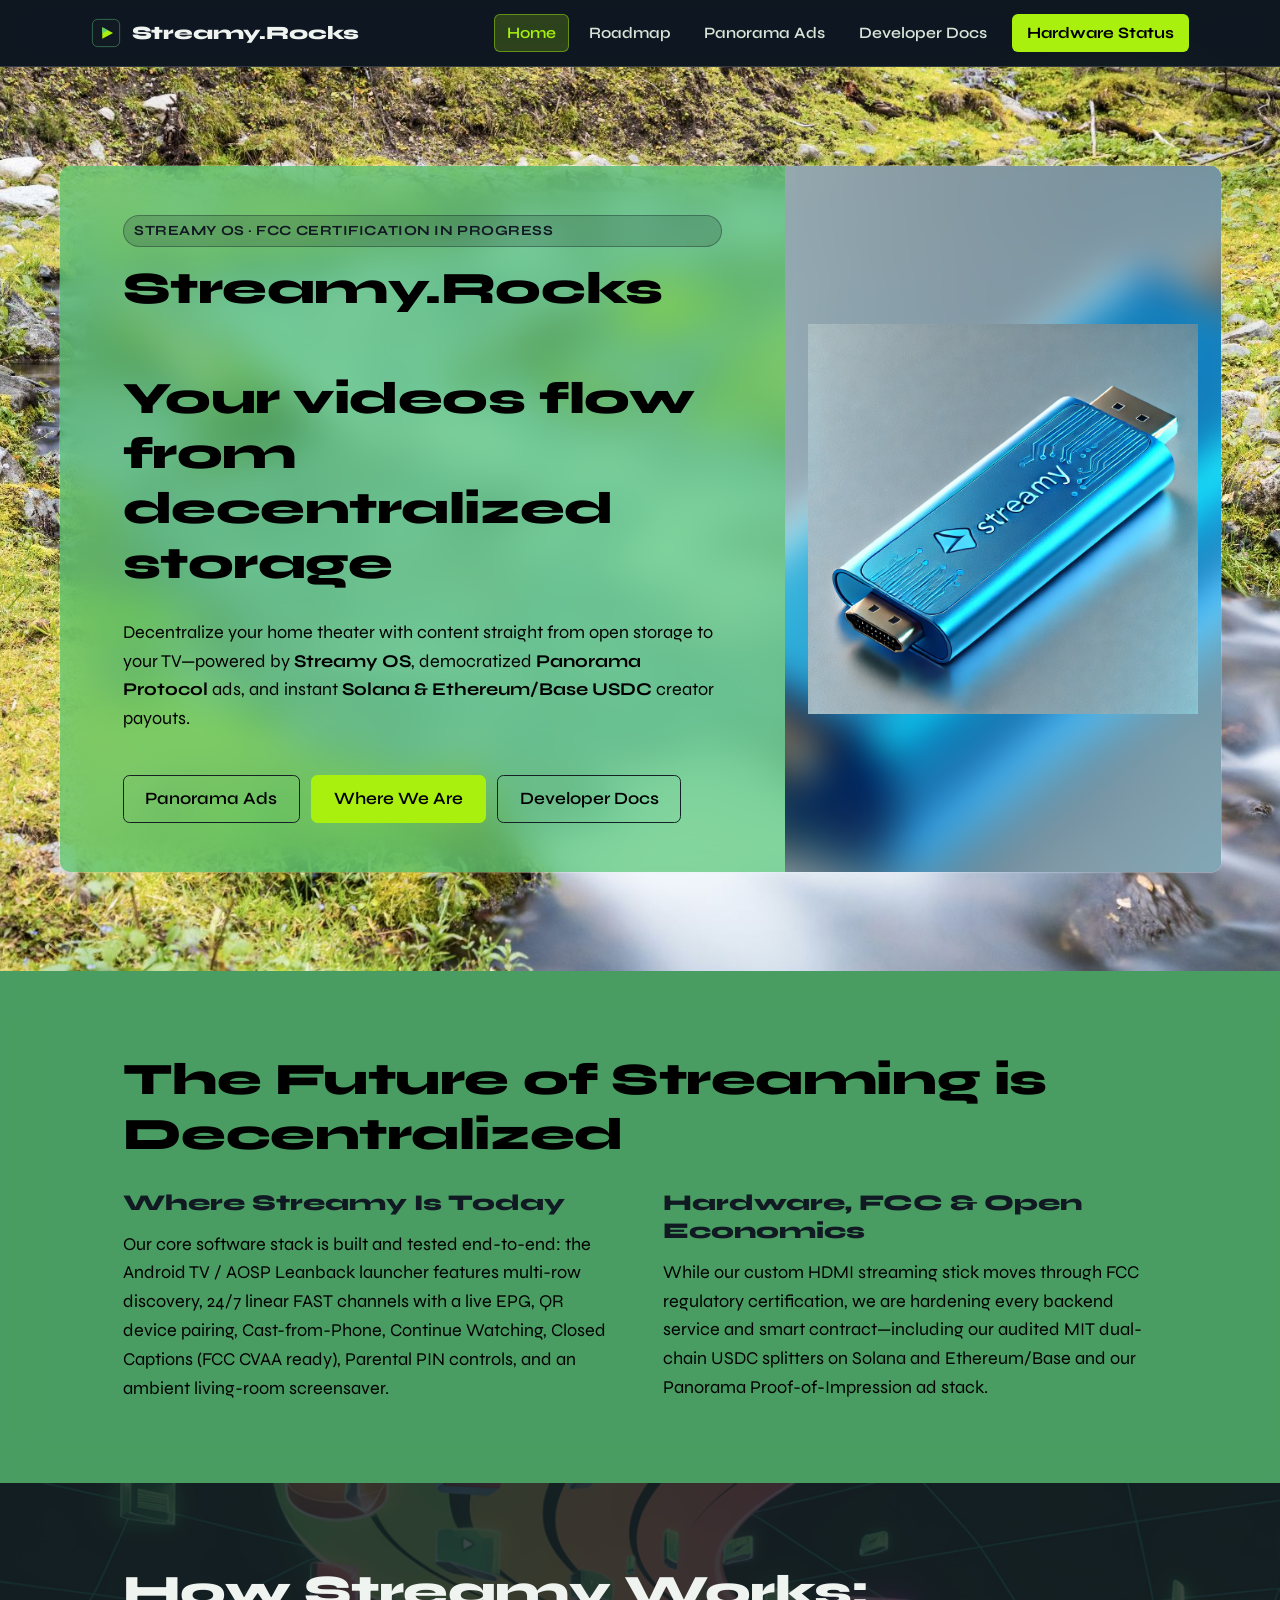
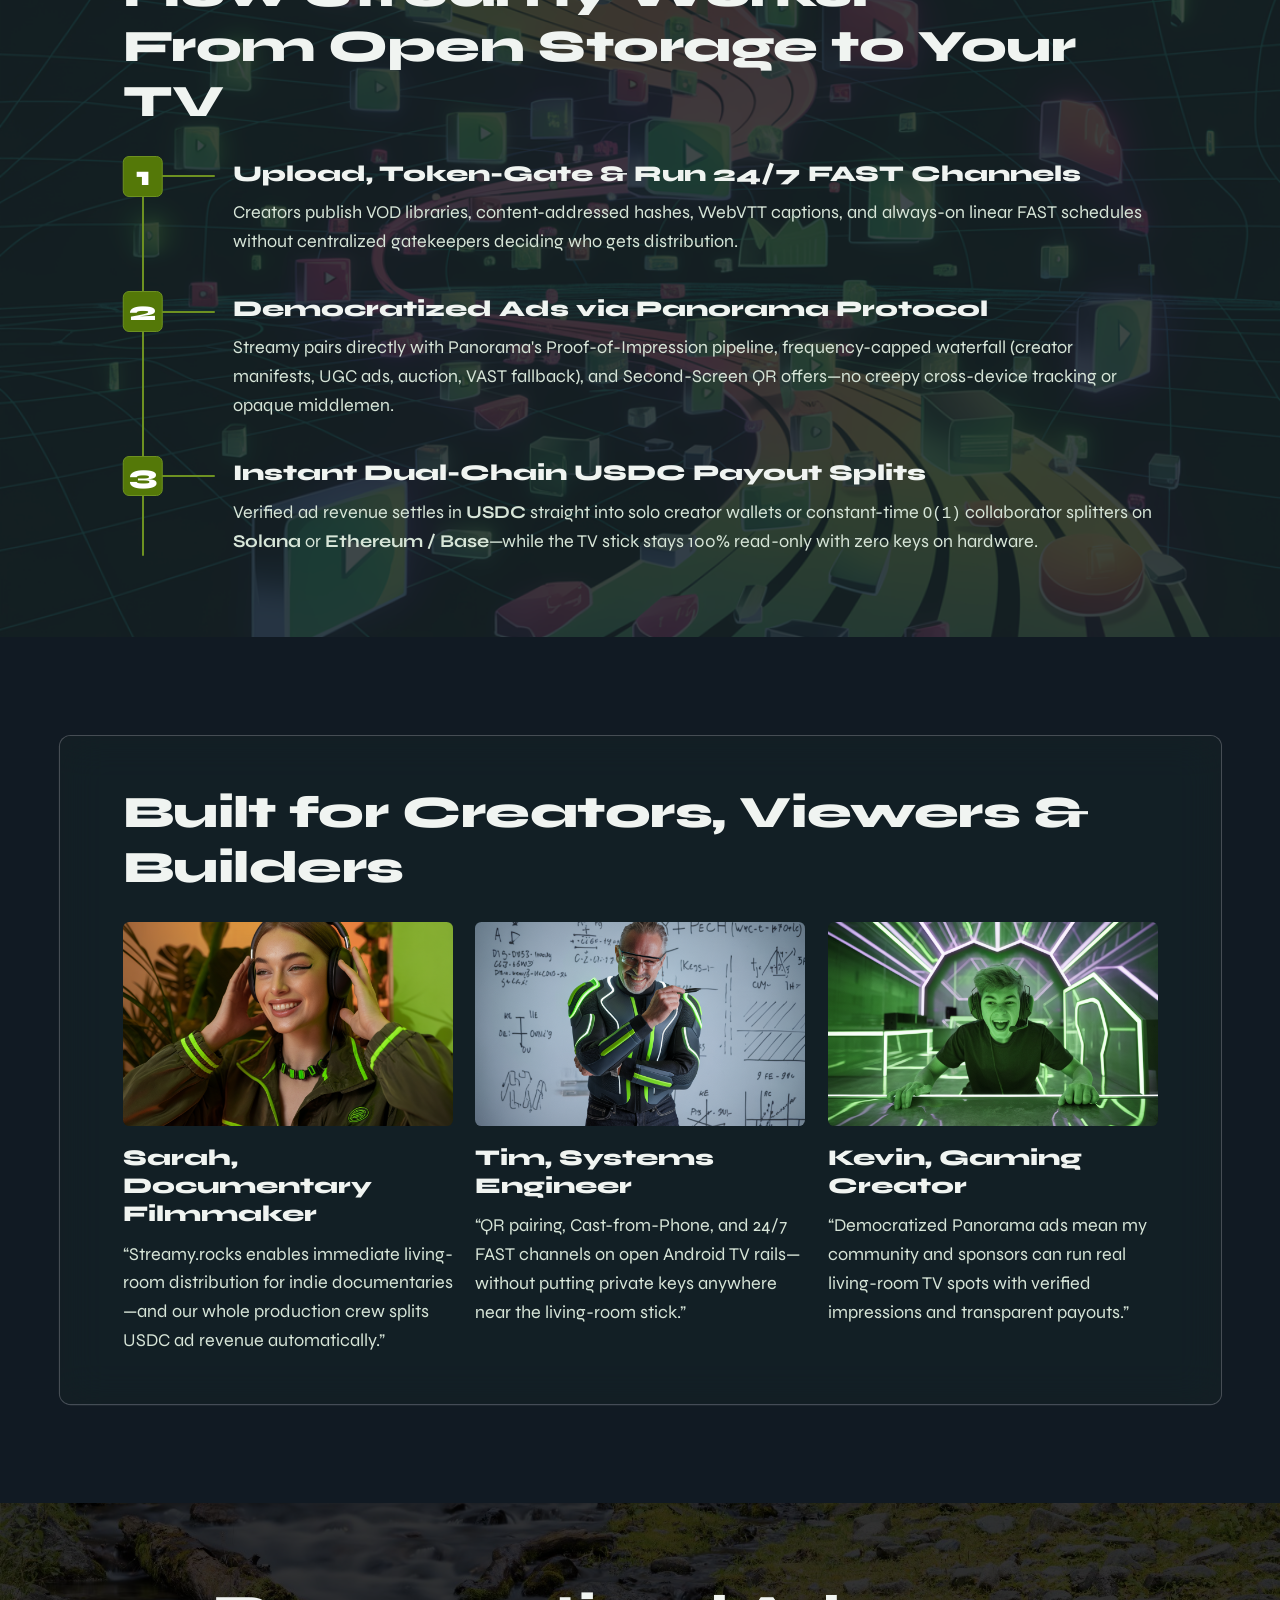
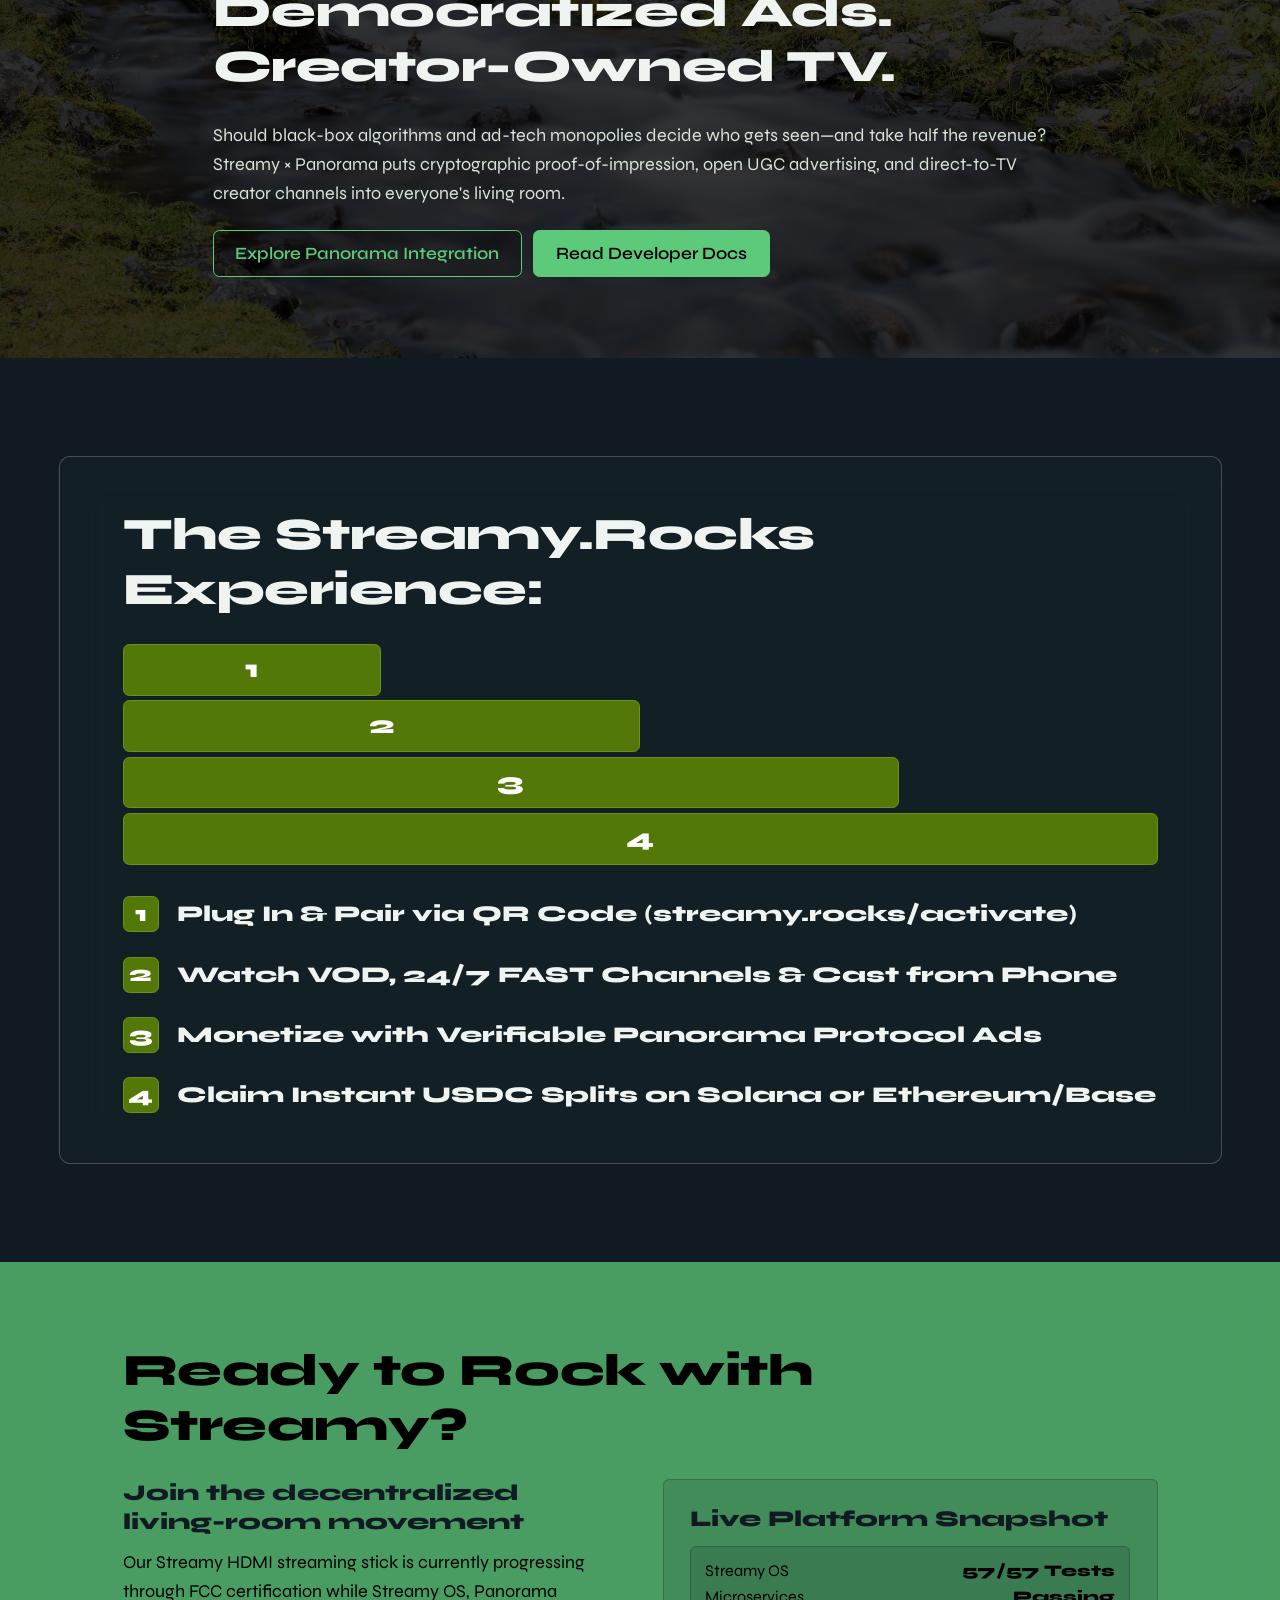
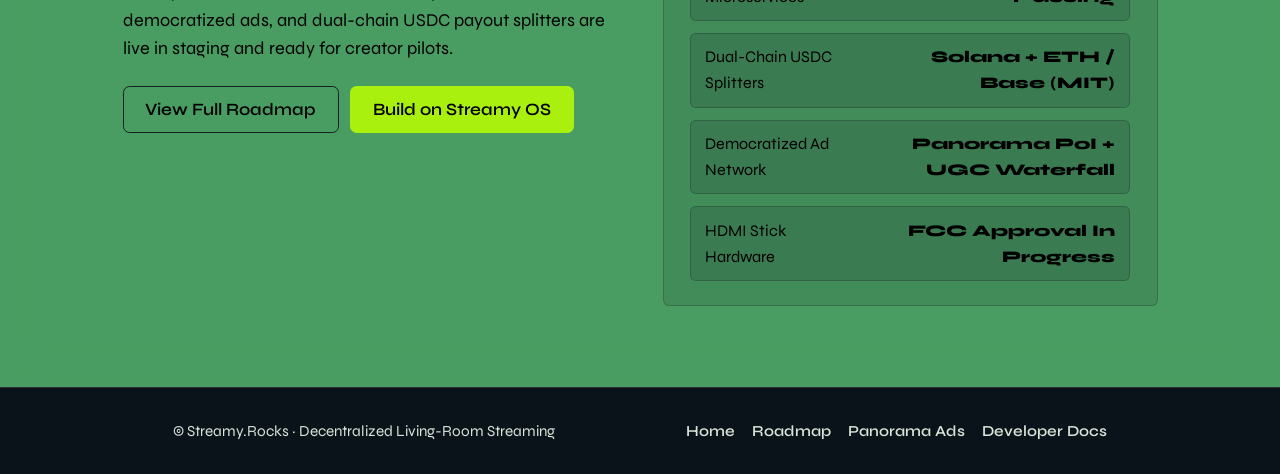
==== commit c37598f1: "Expand streamy.rocks with roadmap, Panorama ads, and developer docs in exact Alien Glass UI" ====
--- a/index.html
+++ b/index.html
@@ -3,26 +3,20 @@
   <head>
     <meta charset="utf-8" />
     <meta name="viewport" content="width=device-width, initial-scale=1" />
-    <title>Streamy.Rocks — Your videos Flow from Decentralized Storage</title>
+    <title>Streamy.Rocks — Decentralized Living-Room Video &amp; Democratized Ads</title>
     <meta
       name="description"
-      content="Dive into the future of video streaming with streamy.rocks! Decentralize your home theater with content straight from decentralized storage to your TV."
+      content="Streamy.Rocks brings decentralized video storage, 24/7 creator FAST channels, democratized Panorama ads, and dual-chain USDC payouts straight to your TV."
     />
     <meta property="og:type" content="website" />
     <meta property="og:url" content="https://streamy.rocks/" />
-    <meta property="og:title" content="Streamy.Rocks — Your videos Flow from Decentralized Storage" />
+    <meta property="og:title" content="Streamy.Rocks — Decentralized Living-Room Video &amp; Democratized Ads" />
     <meta
       property="og:description"
-      content="Dive into the future of video streaming with streamy.rocks! Decentralize your home theater with content straight from decentralized storage to your TV."
+      content="Decentralize your home theater with Streamy OS, Panorama Proof-of-Impression ads, and instant dual-chain USDC creator splits."
     />
     <meta property="og:image" content="https://streamy.rocks/assets/images/og-social.jpg" />
     <meta name="twitter:card" content="summary_large_image" />
-    <meta name="twitter:title" content="Streamy.Rocks — Your videos Flow from Decentralized Storage" />
-    <meta
-      name="twitter:description"
-      content="Dive into the future of video streaming with streamy.rocks! Decentralize your home theater with content straight from decentralized storage to your TV."
-    />
-    <meta name="twitter:image" content="https://streamy.rocks/assets/images/og-social.jpg" />
     <link rel="icon" type="image/svg+xml" href="./favicon.svg" />
     <link rel="preconnect" href="https://fonts.googleapis.com" />
     <link rel="preconnect" href="https://fonts.gstatic.com" crossorigin />
@@ -33,32 +27,42 @@
     <link rel="stylesheet" href="./styles.css" />
   </head>
   <body>
-    <!-- Fixed ambient theme background shown through translucent glass bands -->
     <div class="site-bg" aria-hidden="true"></div>
 
+    <header class="site-nav">
+      <div class="site-nav-inner">
+        <a class="site-brand" href="./index.html">
+          <img src="./favicon.svg" alt="" width="28" height="28" />
+          <span>Streamy.Rocks</span>
+        </a>
+        <nav class="site-nav-links" aria-label="Primary navigation">
+          <a class="nav-link nav-link--active" href="./index.html">Home</a>
+          <a class="nav-link" href="./roadmap.html">Roadmap</a>
+          <a class="nav-link" href="./panorama.html">Panorama Ads</a>
+          <a class="nav-link" href="./developers.html">Developer Docs</a>
+          <a class="nav-cta" href="#preorder">Hardware Status</a>
+        </nav>
+      </div>
+    </header>
+
     <main class="page">
-      <!-- Section 1: Hero -->
+      <!-- Band 1: Hero (exact Alien Glass split card over forest-stream.jpg) -->
       <section class="band band--hero" aria-label="Streamy.Rocks Hero">
         <div class="card card--contained card--green hero-card">
           <div class="hero-copy">
+            <span class="kicker-pill kicker-pill--dark">Streamy OS · FCC Certification In Progress</span>
             <h1 class="heading-1">
-              Streamy.Rocks<br /><br />Your videos Flow from Decentralized Storage
+              Streamy.Rocks<br /><br />Your videos flow from decentralized storage
             </h1>
             <p class="body-text">
-              Dive into the future of video streaming with streamy.rocks!<br />
-              decentralize your home theater with content<br />
-              straight from decentralized storage to your TV
+              Decentralize your home theater with content straight from open storage to your TV—powered by
+              <strong>Streamy OS</strong>, democratized <strong>Panorama Protocol</strong> ads, and instant
+              <strong>Solana &amp; Ethereum/Base USDC</strong> creator payouts.
             </p>
             <div class="button-group">
-              <a
-                class="btn btn--outline-dark"
-                href="https://ethereumfilm.xyz/"
-                target="_blank"
-                rel="noopener noreferrer"
-              >
-                Start Streaming
-              </a>
-              <a class="btn btn--solid-lime" href="#preorder">Pre-Order</a>
+              <a class="btn btn--outline-dark" href="./panorama.html">Panorama Ads</a>
+              <a class="btn btn--solid-lime" href="./roadmap.html">Where We Are</a>
+              <a class="btn btn--outline-dark" href="./developers.html">Developer Docs</a>
             </div>
           </div>
 
@@ -75,37 +79,39 @@
         </div>
       </section>
 
-      <!-- Section 2: The Future of Streaming is Decentralized -->
+      <!-- Band 2: Where We Are Today (full-bleed frosted green glass) -->
       <section class="band band--full band--green" aria-labelledby="future-heading">
         <div class="band-inner">
           <h2 id="future-heading" class="heading-1">The Future of Streaming is Decentralized</h2>
           <div class="two-col">
             <div class="two-col-cell">
-              <h3 class="heading-4 heading-4--ink">Why Decentralized Video ?</h3>
+              <h3 class="heading-4 heading-4--ink">Where Streamy Is Today</h3>
               <p class="body-text">
-                Supporting decentralized video platforms helps protect creator independence and ensures content remains
-                free from centralized control, giving viewers and creators more freedom in how they share and consume
-                media
+                Our core software stack is built and tested end-to-end: the Android TV / AOSP Leanback launcher
+                features multi-row discovery, 24/7 linear FAST channels with a live EPG, QR device pairing,
+                Cast-from-Phone, Continue Watching, Closed Captions (FCC CVAA ready), Parental PIN controls,
+                and an ambient living-room screensaver.
               </p>
             </div>
-            <div class="two-col-cell two-col-cell--offset">
+            <div class="two-col-cell">
+              <h3 class="heading-4 heading-4--ink">Hardware, FCC &amp; Open Economics</h3>
               <p class="body-text">
-                We get it, change is scary. but so is running out of popcorn during the Etheruem Film . Take the plunge
-                and join the thousands of happy streamers who&#39;ve already upgraded their home theater to run on
-                decentralized rails
+                While our custom HDMI streaming stick moves through FCC regulatory certification, we are
+                hardening every backend service and smart contract—including our audited MIT dual-chain USDC
+                splitters on Solana and Ethereum/Base and our Panorama Proof-of-Impression ad stack.
               </p>
             </div>
           </div>
         </div>
       </section>
 
-      <!-- Section 3: How Streamy Works -->
-      <section class="band band--full band--dark band--how" aria-labelledby="how-heading">
+      <!-- Band 3: How Streamy Works (dark glass + how-it-works-bg.png + vertical timeline) -->
+      <section class="band band--full band--dark" aria-labelledby="how-heading">
         <div class="band-bg-image band-bg-image--how" aria-hidden="true"></div>
         <div class="band-bg-mask band-bg-mask--dark" aria-hidden="true"></div>
         <div class="band-inner band-inner--front">
           <h2 id="how-heading" class="heading-1">
-            How Streamy Works:<br />It&#39;s Not Rocket Science
+            How Streamy Works:<br />From Open Storage to Your TV
           </h2>
 
           <ol class="timeline">
@@ -115,10 +121,10 @@
                 <span class="timeline-connector"></span>
               </div>
               <div class="timeline-body">
-                <h3 class="heading-4">Upload and Share Token Gated Video Files</h3>
+                <h3 class="heading-4">Upload, Token-Gate &amp; Run 24/7 FAST Channels</h3>
                 <p class="body-text">
-                  Streamy video content gets chopped up in a zillion pieces , and distributed across the network faster
-                  than you can say &ldquo;decentralized&rdquo;
+                  Creators publish VOD libraries, content-addressed hashes, WebVTT captions, and always-on
+                  linear FAST schedules without centralized gatekeepers deciding who gets distribution.
                 </p>
               </div>
             </li>
@@ -129,10 +135,11 @@
                 <span class="timeline-connector"></span>
               </div>
               <div class="timeline-body">
-                <h3 class="heading-4">Find Videos by Hash</h3>
+                <h3 class="heading-4">Democratized Ads via Panorama Protocol</h3>
                 <p class="body-text">
-                  When you hit play, streamy.rocks assembles the bits and pieces back together like a digital jigsaw
-                  puzzle
+                  Streamy pairs directly with Panorama&#39;s Proof-of-Impression pipeline, frequency-capped
+                  waterfall (creator manifests, UGC ads, auction, VAST fallback), and Second-Screen QR offers—no
+                  creepy cross-device tracking or opaque middlemen.
                 </p>
               </div>
             </li>
@@ -143,9 +150,12 @@
                 <span class="timeline-connector"></span>
               </div>
               <div class="timeline-body">
-                <h3 class="heading-4">Stream and Enjoy</h3>
+                <h3 class="heading-4">Instant Dual-Chain USDC Payout Splits</h3>
                 <p class="body-text">
-                  Sit back and watch as your video flows directly from creator to viewer
+                  Verified ad revenue settles in <strong>USDC</strong> straight into solo creator wallets or
+                  constant-time <code>O(1)</code> collaborator splitters on <strong>Solana</strong> or
+                  <strong>Ethereum / Base</strong>—while the TV stick stays 100% read-only with zero keys on
+                  hardware.
                 </p>
               </div>
             </li>
@@ -153,24 +163,25 @@
         </div>
       </section>
 
-      <!-- Section 4: What Our Users Are Saying -->
+      <!-- Band 4: Community Voices (navy + dark glass + exact 3 portrait cards) -->
       <section class="band band--navy" aria-labelledby="testimonials-heading">
         <div class="card card--contained card--dark">
           <div class="card-pad">
-            <h2 id="testimonials-heading" class="heading-1">What Our Users Are Saying</h2>
+            <h2 id="testimonials-heading" class="heading-1">Built for Creators, Viewers &amp; Builders</h2>
             <div class="testimonials-grid">
               <article class="testimonial-card">
                 <div class="testimonial-media">
                   <img
                     src="./assets/images/testimonial-sarah.png"
-                    alt="Sarah, Documentary Enthusiast"
+                    alt="Sarah, Documentary Filmmaker"
                     loading="lazy"
                   />
                 </div>
                 <div class="testimonial-copy">
-                  <h3 class="heading-4">Sarah, Documentary Enthusiast</h3>
+                  <h3 class="heading-4">Sarah, Documentary Filmmaker</h3>
                   <p class="body-text">
-                    &ldquo;streamy.rocks enables immediate global distribution for documentary filmmakers &rdquo;
+                    &ldquo;Streamy.rocks enables immediate living-room distribution for indie documentaries—and
+                    our whole production crew splits USDC ad revenue automatically.&rdquo;
                   </p>
                 </div>
               </article>
@@ -179,15 +190,15 @@
                 <div class="testimonial-media">
                   <img
                     src="./assets/images/testimonial-tim.png"
-                    alt="Tim, Tech Guru"
+                    alt="Tim, Systems Engineer"
                     loading="lazy"
                   />
                 </div>
                 <div class="testimonial-copy">
-                  <h3 class="heading-4">Tim, Tech Guru</h3>
+                  <h3 class="heading-4">Tim, Systems Engineer</h3>
                   <p class="body-text">
-                    &ldquo;Finally, a streaming service that doesn&#39;t make me want to throw my router out the
-                    window.&rdquo;
+                    &ldquo;QR pairing, Cast-from-Phone, and 24/7 FAST channels on open Android TV rails—without
+                    putting private keys anywhere near the living-room stick.&rdquo;
                   </p>
                 </div>
               </article>
@@ -196,14 +207,15 @@
                 <div class="testimonial-media">
                   <img
                     src="./assets/images/testimonial-kevin.png"
-                    alt="Kevin, Gamer Extraordinaire"
+                    alt="Kevin, Gaming Creator"
                     loading="lazy"
                   />
                 </div>
                 <div class="testimonial-copy">
-                  <h3 class="heading-4">Kevin, Gamer Extraordinaire</h3>
+                  <h3 class="heading-4">Kevin, Gaming Creator</h3>
                   <p class="body-text">
-                    &ldquo;My gaming stream is so smooth on Streamy, I can&#39;t sense any lag&rdquo;
+                    &ldquo;Democratized Panorama ads mean my community and sponsors can run real living-room
+                    TV spots with verified impressions and transparent payouts.&rdquo;
                   </p>
                 </div>
               </article>
@@ -212,35 +224,29 @@
         </div>
       </section>
 
-      <!-- Section 5: Streamy.Rocks Manifesto -->
+      <!-- Band 5: Manifesto (dark forest-stream.jpg) -->
       <section class="band band--full band--dark band--manifesto" aria-labelledby="manifesto-heading">
         <div class="band-bg-image band-bg-image--forest" aria-hidden="true"></div>
         <div class="band-bg-mask band-bg-mask--black" aria-hidden="true"></div>
         <div class="band-inner band-inner--md band-inner--front">
-          <h2 id="manifesto-heading" class="heading-1">Streamy.Rocks</h2>
+          <h2 id="manifesto-heading" class="heading-1">Democratized Ads. Creator-Owned TV.</h2>
           <p class="body-text">
-            should algorithms decide who gets to see what? imagine a world where your favorite creators can share their
-            content direct to consumers home television sets , without centralized streaming services
+            Should black-box algorithms and ad-tech monopolies decide who gets seen—and take half the
+            revenue? Streamy × Panorama puts cryptographic proof-of-impression, open UGC advertising, and
+            direct-to-TV creator channels into everyone&#39;s living room.
           </p>
           <div class="button-group">
-            <a
-              class="btn btn--outline-mint"
-              href="https://ethereumfilm.xyz/"
-              target="_blank"
-              rel="noopener noreferrer"
-            >
-              Start Streaming
-            </a>
-            <a class="btn btn--solid-mint" href="#preorder">Pre-Order</a>
-          </div>
-        </div>
-      </section>
-
-      <!-- Section 6: The Streamy.Rocks Setup -->
+            <a class="btn btn--outline-mint" href="./panorama.html">Explore Panorama Integration</a>
+            <a class="btn btn--solid-mint" href="./developers.html">Read Developer Docs</a>
+          </div>
+        </div>
+      </section>
+
+      <!-- Band 6: Staircase Setup (navy + dark glass + 4 olive-green ascending bars) -->
       <section class="band band--navy" aria-labelledby="setup-heading">
         <div class="card card--contained card--dark">
           <div class="card-pad">
-            <h2 id="setup-heading" class="heading-1">The Streamy.Rocks Setup:</h2>
+            <h2 id="setup-heading" class="heading-1">The Streamy.Rocks Experience:</h2>
 
             <div class="staircase">
               <div class="staircase-bars" aria-hidden="true">
@@ -253,19 +259,19 @@
               <ol class="staircase-steps">
                 <li class="staircase-step">
                   <span class="step-badge step-badge--md" aria-hidden="true">1</span>
-                  <h3 class="heading-4">Sign Up</h3>
+                  <h3 class="heading-4">Plug In &amp; Pair via QR Code (streamy.rocks/activate)</h3>
                 </li>
                 <li class="staircase-step">
                   <span class="step-badge step-badge--md" aria-hidden="true">2</span>
-                  <h3 class="heading-4">Run Streamy</h3>
+                  <h3 class="heading-4">Watch VOD, 24/7 FAST Channels &amp; Cast from Phone</h3>
                 </li>
                 <li class="staircase-step">
                   <span class="step-badge step-badge--md" aria-hidden="true">3</span>
-                  <h3 class="heading-4">Stream</h3>
+                  <h3 class="heading-4">Monetize with Verifiable Panorama Protocol Ads</h3>
                 </li>
                 <li class="staircase-step">
                   <span class="step-badge step-badge--md" aria-hidden="true">4</span>
-                  <h3 class="heading-4">Enjoy</h3>
+                  <h3 class="heading-4">Claim Instant USDC Splits on Solana or Ethereum/Base</h3>
                 </li>
               </ol>
             </div>
@@ -273,22 +279,61 @@
         </div>
       </section>
 
-      <!-- Section 7: Ready to Rock with Streamy? / Pre-Order -->
+      <!-- Band 7: Bottom Status & Pre-Order (full-bleed frosted green glass) -->
       <section id="preorder" class="band band--full band--green" aria-labelledby="preorder-heading">
         <div class="band-inner">
           <h2 id="preorder-heading" class="heading-1">Ready to Rock with Streamy?</h2>
           <div class="two-col">
             <div class="two-col-cell">
-              <h3 class="heading-4">join the decentralized video movement</h3>
+              <h3 class="heading-4 heading-4--ink">Join the decentralized living-room movement</h3>
               <p class="body-text">
-                Shipping Spring 2025<br />
-                Pre Order here
+                Our Streamy HDMI streaming stick is currently progressing through FCC certification while
+                Streamy OS, Panorama democratized ads, and dual-chain USDC payout splitters are live in
+                staging and ready for creator pilots.
               </p>
-            </div>
-            <div class="two-col-cell" aria-hidden="true"></div>
+              <div class="button-group">
+                <a class="btn btn--outline-dark" href="./roadmap.html">View Full Roadmap</a>
+                <a class="btn btn--solid-lime" href="./developers.html">Build on Streamy OS</a>
+              </div>
+            </div>
+            <div class="two-col-cell">
+              <div class="glass-subcard glass-subcard--on-green">
+                <h3 class="heading-4 heading-4--ink" style="margin-bottom: 0.4em">Live Platform Snapshot</h3>
+                <ul class="metric-list">
+                  <li class="metric-item">
+                    <span>Streamy OS Microservices</span>
+                    <strong>57/57 Tests Passing</strong>
+                  </li>
+                  <li class="metric-item">
+                    <span>Dual-Chain USDC Splitters</span>
+                    <strong>Solana + ETH / Base (MIT)</strong>
+                  </li>
+                  <li class="metric-item">
+                    <span>Democratized Ad Network</span>
+                    <strong>Panorama PoI + UGC Waterfall</strong>
+                  </li>
+                  <li class="metric-item">
+                    <span>HDMI Stick Hardware</span>
+                    <strong>FCC Approval In Progress</strong>
+                  </li>
+                </ul>
+              </div>
+            </div>
           </div>
         </div>
       </section>
     </main>
+
+    <footer class="site-footer">
+      <div class="site-footer-inner">
+        <span>&copy; Streamy.Rocks &middot; Decentralized Living-Room Streaming</span>
+        <div class="footer-links">
+          <a href="./index.html">Home</a>
+          <a href="./roadmap.html">Roadmap</a>
+          <a href="./panorama.html">Panorama Ads</a>
+          <a href="./developers.html">Developer Docs</a>
+        </div>
+      </div>
+    </footer>
   </body>
 </html>
--- a/styles.css
+++ b/styles.css
@@ -1,5 +1,6 @@
 :root {
   --font-family: "Syne", system-ui, -apple-system, BlinkMacSystemFont, "Segoe UI", sans-serif;
+  --font-mono: ui-monospace, SFMono-Regular, Menlo, Monaco, Consolas, "Liberation Mono", monospace;
   --font-size-base: 18px;
   --card-width: 64.5em;
   --card-width-md: 54.5em;
@@ -14,8 +15,8 @@
   --olive-border: #6d9121;
 
   --navy-bg: #111a23;
-  --dark-card-glass: rgba(21, 32, 37, 0.75);
-  --dark-mask: rgba(21, 32, 37, 0.8);
+  --dark-card-glass: rgba(21, 32, 37, 0.78);
+  --dark-mask: rgba(21, 32, 37, 0.82);
   --black-mask: rgba(0, 0, 0, 0.8);
   --card-border-shadow: 0 0 0 0.0625em rgba(230, 230, 230, 0.25);
   --glass-blur: blur(20px) saturate(170%);
@@ -64,6 +65,96 @@
   pointer-events: none;
 }
 
+/* Sticky frosted-glass navigation bar */
+.site-nav {
+  position: sticky;
+  top: 0;
+  z-index: 50;
+  width: 100%;
+  background-color: rgba(17, 26, 35, 0.82);
+  -webkit-backdrop-filter: var(--glass-blur);
+  backdrop-filter: var(--glass-blur);
+  border-bottom: 1px solid rgba(230, 230, 230, 0.16);
+}
+
+.site-nav-inner {
+  max-width: var(--card-width);
+  margin: 0 auto;
+  padding: 0.75em 1.75em;
+  display: flex;
+  align-items: center;
+  justify-content: space-between;
+  gap: 1em;
+  flex-wrap: wrap;
+}
+
+.site-brand {
+  display: inline-flex;
+  align-items: center;
+  gap: 0.55em;
+  text-decoration: none;
+  color: var(--text-light-heading);
+  font-weight: 800;
+  font-size: 1.05em;
+  letter-spacing: -0.01em;
+}
+
+.site-brand img {
+  width: 1.6em;
+  height: 1.6em;
+  border-radius: 0.3em;
+  display: block;
+}
+
+.site-nav-links {
+  display: flex;
+  align-items: center;
+  gap: 0.35em;
+  flex-wrap: wrap;
+}
+
+.nav-link {
+  display: inline-flex;
+  align-items: center;
+  padding: 0.42em 0.85em;
+  border-radius: var(--btn-radius);
+  color: var(--text-light-body);
+  text-decoration: none;
+  font-size: 0.88em;
+  font-weight: 600;
+  transition: background-color 0.15s ease, color 0.15s ease;
+}
+
+.nav-link:hover {
+  background-color: rgba(169, 240, 15, 0.12);
+  color: var(--text-light-heading);
+}
+
+.nav-link--active {
+  background-color: rgba(169, 240, 15, 0.2);
+  color: var(--lime-accent);
+  box-shadow: inset 0 0 0 1px rgba(169, 240, 15, 0.45);
+}
+
+.nav-cta {
+  display: inline-flex;
+  align-items: center;
+  padding: 0.42em 0.95em;
+  border-radius: var(--btn-radius);
+  background-color: var(--lime-accent);
+  color: var(--text-dark);
+  text-decoration: none;
+  font-size: 0.88em;
+  font-weight: 700;
+  margin-left: 0.35em;
+  transition: filter 0.15s ease, transform 0.15s ease;
+}
+
+.nav-cta:hover {
+  filter: brightness(1.06);
+  transform: translateY(-1px);
+}
+
 .page {
   position: relative;
   z-index: 1;
@@ -76,14 +167,24 @@
   font-family: var(--font-family);
   font-size: 2.5em;
   font-weight: 800;
-  line-height: 1.25;
+  line-height: 1.22;
   letter-spacing: -0.01em;
   max-width: 100%;
   overflow-wrap: break-word;
 }
 
+.heading-2 {
+  margin: 0 0 0.6em;
+  font-family: var(--font-family);
+  font-size: 1.85em;
+  font-weight: 800;
+  line-height: 1.25;
+  max-width: 100%;
+  overflow-wrap: break-word;
+}
+
 .heading-4 {
-  margin: 0 0 0.6em;
+  margin: 0 0 0.55em;
   font-family: var(--font-family);
   font-size: 1.25em;
   font-weight: 800;
@@ -95,7 +196,7 @@
 }
 
 .body-text {
-  margin: 0 0 1.2em;
+  margin: 0 0 1.1em;
   font-size: 1em;
   font-weight: 400;
   line-height: 1.6;
@@ -103,6 +204,67 @@
 
 .body-text:last-child {
   margin-bottom: 0;
+}
+
+.kicker-pill {
+  display: inline-flex;
+  align-items: center;
+  gap: 0.4em;
+  padding: 0.28em 0.75em;
+  border-radius: 999px;
+  font-size: 0.78em;
+  font-weight: 700;
+  letter-spacing: 0.04em;
+  text-transform: uppercase;
+  margin-bottom: 1em;
+}
+
+.kicker-pill--dark {
+  background-color: rgba(17, 26, 35, 0.18);
+  color: var(--text-ink);
+  border: 1px solid rgba(17, 26, 35, 0.35);
+}
+
+.kicker-pill--lime {
+  background-color: rgba(169, 240, 15, 0.16);
+  color: var(--lime-accent);
+  border: 1px solid rgba(169, 240, 15, 0.45);
+}
+
+.status-badge {
+  display: inline-flex;
+  align-items: center;
+  padding: 0.2em 0.6em;
+  border-radius: 999px;
+  font-size: 0.72em;
+  font-weight: 700;
+  letter-spacing: 0.03em;
+  text-transform: uppercase;
+  vertical-align: middle;
+}
+
+.status-badge--done {
+  background-color: rgba(169, 240, 15, 0.2);
+  color: var(--lime-accent);
+  border: 1px solid rgba(169, 240, 15, 0.45);
+}
+
+.status-badge--active {
+  background-color: rgba(92, 201, 123, 0.22);
+  color: #9ff7b9;
+  border: 1px solid rgba(92, 201, 123, 0.55);
+}
+
+.status-badge--next {
+  background-color: rgba(255, 255, 255, 0.1);
+  color: var(--text-light-body);
+  border: 1px solid rgba(255, 255, 255, 0.25);
+}
+
+.status-badge--ink {
+  background-color: rgba(17, 26, 35, 0.14);
+  color: var(--text-ink);
+  border: 1px solid rgba(17, 26, 35, 0.3);
 }
 
 /* Band wrappers */
@@ -120,16 +282,20 @@
   background-position: center;
   background-size: cover;
   background-repeat: no-repeat;
-  padding: 7.111em 1.778em; /* 128px 32px at 18px base */
-}
-
-/* Outer solid navy sections (Sections 4 & 6) */
+  padding: 5.5em 1.778em;
+}
+
+.band--hero-compact {
+  padding: 4em 1.778em;
+}
+
+/* Outer solid navy sections */
 .band--navy {
   background-color: var(--navy-bg);
-  padding: 7.111em 1.778em; /* 128px 32px at 18px base */
-}
-
-/* Full-bleed glass bands (Sections 2, 3, 5, 7) */
+  padding: 5.5em 1.778em;
+}
+
+/* Full-bleed glass bands */
 .band--full {
   overflow: hidden;
 }
@@ -142,6 +308,7 @@
 }
 
 .band--green .heading-1,
+.band--green .heading-2,
 .band--green .heading-4,
 .band--green .body-text {
   color: var(--text-dark);
@@ -159,12 +326,13 @@
 }
 
 .band--dark .heading-1,
+.band--dark .heading-2,
 .band--dark .heading-4 {
   color: var(--text-light-heading);
 }
 
 .band--manifesto {
-  min-height: 24em;
+  min-height: 22em;
   background-color: rgba(0, 0, 0, 0.75);
 }
 
@@ -203,7 +371,7 @@
   width: 100%;
   max-width: var(--card-width);
   margin: 0 auto;
-  padding: 4.75em 3.5em;
+  padding: 4.5em 3.5em;
 }
 
 .band-inner--md {
@@ -215,7 +383,7 @@
   z-index: 2;
 }
 
-/* Contained glass cards (Sections 1, 4, 6) */
+/* Contained glass cards */
 .card--contained {
   width: 100%;
   max-width: var(--card-width);
@@ -232,6 +400,8 @@
 }
 
 .card--green .heading-1,
+.card--green .heading-2,
+.card--green .heading-4,
 .card--green .body-text {
   color: var(--text-dark);
 }
@@ -242,12 +412,14 @@
 }
 
 .card--dark .heading-1,
+.card--dark .heading-2,
 .card--dark .heading-4 {
   color: var(--text-light-heading);
 }
 
 .card-pad {
   padding: 2.75em 3.5em;
+  min-width: 0;
 }
 
 /* Hero split layout (62.5% copy / 37.5% visual) */
@@ -315,9 +487,9 @@
   padding: 0.5em 1.25em;
   border-radius: var(--btn-radius);
   font-family: var(--font-family);
-  font-size: 1em;
+  font-size: 0.96em;
   font-weight: 600;
-  line-height: 1.6;
+  line-height: 1.5;
   text-decoration: none;
   white-space: nowrap;
   cursor: pointer;
@@ -366,7 +538,7 @@
   color: var(--text-dark);
 }
 
-/* 2-column grid (Sections 2 & 7) */
+/* Multi-column layouts */
 .two-col {
   display: grid;
   grid-template-columns: repeat(2, minmax(0, 1fr));
@@ -375,11 +547,57 @@
   margin-top: 1.25em;
 }
 
-.two-col-cell--offset {
-  padding-top: 2.2em;
-}
-
-/* Section 3: Vertical Timeline */
+.two-col-cell {
+  min-width: 0;
+}
+
+.three-col {
+  display: grid;
+  grid-template-columns: repeat(3, minmax(0, 1fr));
+  gap: 1.25em;
+  margin-top: 1.5em;
+}
+
+/* Sub-cards inside bands */
+.glass-subcard {
+  padding: 1.35em 1.45em;
+  border-radius: var(--box-radius);
+  background-color: rgba(17, 26, 35, 0.55);
+  border: 1px solid rgba(230, 230, 230, 0.16);
+  min-width: 0;
+}
+
+.glass-subcard--on-green {
+  background-color: rgba(17, 26, 35, 0.12);
+  border: 1px solid rgba(17, 26, 35, 0.24);
+}
+
+.metric-list {
+  list-style: none;
+  margin: 0.75em 0 0;
+  padding: 0;
+  display: grid;
+  gap: 0.65em;
+}
+
+.metric-item {
+  display: flex;
+  align-items: center;
+  justify-content: space-between;
+  gap: 0.75em;
+  padding: 0.65em 0.9em;
+  border-radius: var(--box-radius);
+  background-color: rgba(17, 26, 35, 0.14);
+  border: 1px solid rgba(17, 26, 35, 0.24);
+  font-size: 0.9em;
+}
+
+.metric-item strong {
+  font-weight: 800;
+  text-align: right;
+}
+
+/* Vertical Timeline */
 .timeline {
   position: relative;
   list-style: none;
@@ -432,16 +650,6 @@
   line-height: 1;
 }
 
-.step-badge--lg {
-  width: 2.25em;
-  height: 2.25em;
-  font-size: 1em;
-}
-
-.step-badge--lg::before {
-  content: none;
-}
-
 .timeline-marker .step-badge--lg {
   font-size: 1.5em;
   width: 1.5em;
@@ -462,14 +670,19 @@
 }
 
 .timeline-body {
-  padding-top: 0.25em;
+  padding-top: 0.2em;
+  min-width: 0;
 }
 
 .timeline-body .heading-4 {
-  margin-bottom: 0.5em;
-}
-
-/* Section 4: Testimonials */
+  margin-bottom: 0.45em;
+  display: flex;
+  flex-wrap: wrap;
+  align-items: center;
+  gap: 0.55em;
+}
+
+/* Testimonials */
 .testimonials-grid {
   display: grid;
   grid-template-columns: repeat(3, minmax(0, 1fr));
@@ -505,7 +718,7 @@
   margin-bottom: 0.5em;
 }
 
-/* Section 6: Staircase Setup */
+/* Staircase Setup */
 .staircase {
   display: flex;
   flex-direction: column;
@@ -558,7 +771,7 @@
   padding: 0;
   display: flex;
   flex-direction: column;
-  gap: 1.5em;
+  gap: 1.35em;
 }
 
 .staircase-step {
@@ -579,7 +792,221 @@
   margin: 0;
 }
 
-/* Responsive scaling matching Gamma fluid webpage behavior */
+/* Developer Docs Interactive Tabs, API Tables, & Code Blocks */
+.dev-tabs {
+  display: flex;
+  flex-wrap: wrap;
+  gap: 0.5em;
+  margin-bottom: 1.5em;
+  border-bottom: 1px solid rgba(230, 230, 230, 0.16);
+  padding-bottom: 0.85em;
+}
+
+.dev-tab {
+  padding: 0.55em 1.05em;
+  border-radius: var(--btn-radius);
+  border: 1px solid rgba(230, 230, 230, 0.22);
+  background-color: rgba(17, 26, 35, 0.55);
+  color: var(--text-light-body);
+  font-family: var(--font-family);
+  font-size: 0.88em;
+  font-weight: 700;
+  cursor: pointer;
+  transition: background-color 0.15s ease, color 0.15s ease, border-color 0.15s ease;
+}
+
+.dev-tab:hover {
+  border-color: var(--lime-accent);
+  color: var(--text-light-heading);
+}
+
+.dev-tab--active,
+.dev-tab--active:hover {
+  background-color: var(--lime-accent);
+  border-color: var(--lime-accent);
+  color: var(--text-dark);
+}
+
+.dev-panel {
+  display: none;
+}
+
+.dev-panel--active {
+  display: block;
+}
+
+.code-wrap {
+  position: relative;
+  margin: 0.85em 0 1.25em;
+  border-radius: var(--box-radius);
+  background-color: #0b1318;
+  border: 1px solid rgba(169, 240, 15, 0.25);
+  overflow: hidden;
+}
+
+.code-header {
+  display: flex;
+  align-items: center;
+  justify-content: space-between;
+  padding: 0.45em 0.85em;
+  background-color: rgba(255, 255, 255, 0.04);
+  border-bottom: 1px solid rgba(255, 255, 255, 0.08);
+  font-size: 0.76em;
+  font-weight: 700;
+  color: var(--green-solid);
+}
+
+.copy-btn {
+  padding: 0.25em 0.65em;
+  border-radius: 4px;
+  border: 1px solid rgba(169, 240, 15, 0.45);
+  background-color: rgba(169, 240, 15, 0.12);
+  color: var(--lime-accent);
+  font-family: var(--font-family);
+  font-size: 0.9em;
+  font-weight: 700;
+  cursor: pointer;
+}
+
+.copy-btn:hover {
+  background-color: rgba(169, 240, 15, 0.24);
+}
+
+.code-block {
+  margin: 0;
+  padding: 0.95em 1.1em;
+  overflow-x: auto;
+  font-family: var(--font-mono);
+  font-size: 0.8em;
+  line-height: 1.55;
+  color: #e6f4ea;
+}
+
+code {
+  font-family: var(--font-mono);
+  font-size: 0.88em;
+}
+
+.api-table-wrap {
+  width: 100%;
+  overflow-x: auto;
+  margin-top: 1em;
+  border-radius: var(--box-radius);
+  border: 1px solid rgba(230, 230, 230, 0.16);
+}
+
+.api-table {
+  width: 100%;
+  border-collapse: collapse;
+  font-size: 0.84em;
+  text-align: left;
+}
+
+.api-table th,
+.api-table td {
+  padding: 0.72em 0.9em;
+  border-bottom: 1px solid rgba(230, 230, 230, 0.1);
+  vertical-align: top;
+}
+
+.api-table th {
+  background-color: rgba(17, 26, 35, 0.85);
+  color: var(--lime-accent);
+  font-weight: 800;
+  white-space: nowrap;
+}
+
+.api-table tr:last-child td {
+  border-bottom: none;
+}
+
+.method-pill {
+  display: inline-block;
+  padding: 0.15em 0.5em;
+  border-radius: 4px;
+  font-family: var(--font-mono);
+  font-size: 0.85em;
+  font-weight: 700;
+  background-color: rgba(84, 120, 8, 0.75);
+  border: 1px solid var(--olive-border);
+  color: #ffffff;
+}
+
+/* Flow diagram strip */
+.flow-strip {
+  display: grid;
+  grid-template-columns: repeat(4, minmax(0, 1fr));
+  gap: 0.85em;
+  margin: 1.25em 0;
+}
+
+.flow-node {
+  padding: 1em;
+  border-radius: var(--box-radius);
+  background-color: rgba(17, 26, 35, 0.72);
+  border: 1px solid rgba(169, 240, 15, 0.35);
+}
+
+.flow-node-step {
+  font-size: 0.75em;
+  font-weight: 800;
+  color: var(--lime-accent);
+  text-transform: uppercase;
+  letter-spacing: 0.06em;
+  margin-bottom: 0.35em;
+}
+
+.flow-node-title {
+  font-size: 0.95em;
+  font-weight: 800;
+  color: var(--text-light-heading);
+  margin-bottom: 0.3em;
+}
+
+.flow-node-desc {
+  font-size: 0.8em;
+  color: var(--text-light-body);
+  margin: 0;
+}
+
+/* Footer */
+.site-footer {
+  position: relative;
+  z-index: 1;
+  background-color: #0b131a;
+  border-top: 1px solid rgba(230, 230, 230, 0.14);
+  color: var(--text-light-body);
+}
+
+.site-footer-inner {
+  max-width: var(--card-width);
+  margin: 0 auto;
+  padding: 2em 1.75em;
+  display: flex;
+  align-items: center;
+  justify-content: space-between;
+  gap: 1.25em;
+  flex-wrap: wrap;
+  font-size: 0.85em;
+}
+
+.footer-links {
+  display: flex;
+  flex-wrap: wrap;
+  gap: 1.1em;
+}
+
+.footer-links a {
+  color: var(--text-light-body);
+  text-decoration: none;
+  font-weight: 600;
+}
+
+.footer-links a:hover {
+  color: var(--lime-accent);
+}
+
+/* Responsive scaling */
 @media (max-width: 1120px) {
   body {
     font-size: 16px;
@@ -588,12 +1015,13 @@
 
 @media (max-width: 860px) {
   .band--hero,
+  .band--hero-compact,
   .band--navy {
-    padding: 3.5em 1.25em;
+    padding: 3em 1.25em;
   }
 
   .band-inner {
-    padding: 3.25em 1.5em;
+    padding: 3em 1.5em;
   }
 
   .card-pad,
@@ -601,7 +1029,11 @@
     padding: 2em 1.5em;
   }
 
-  .hero-card {
+  .hero-card,
+  .two-col,
+  .three-col,
+  .testimonials-grid,
+  .flow-strip {
     grid-template-columns: 1fr;
   }
 
@@ -614,19 +1046,6 @@
     max-width: 340px;
   }
 
-  .two-col {
-    grid-template-columns: 1fr;
-    row-gap: 1em;
-  }
-
-  .two-col-cell--offset {
-    padding-top: 0;
-  }
-
-  .testimonials-grid {
-    grid-template-columns: 1fr;
-  }
-
   .heading-1 {
     font-size: 2em;
   }
@@ -637,13 +1056,21 @@
     font-size: 15px;
   }
 
+  .site-nav-inner {
+    padding: 0.65em 1em;
+  }
+
   .heading-1 {
     font-size: clamp(1.3rem, 5.8vw, 1.75rem);
   }
 
+  .heading-2 {
+    font-size: clamp(1.15rem, 5vw, 1.45rem);
+  }
+
   .card-pad,
   .hero-copy {
-    padding: 1.75em 1.25em;
+    padding: 1.6em 1.2em;
   }
 
   .timeline-item {
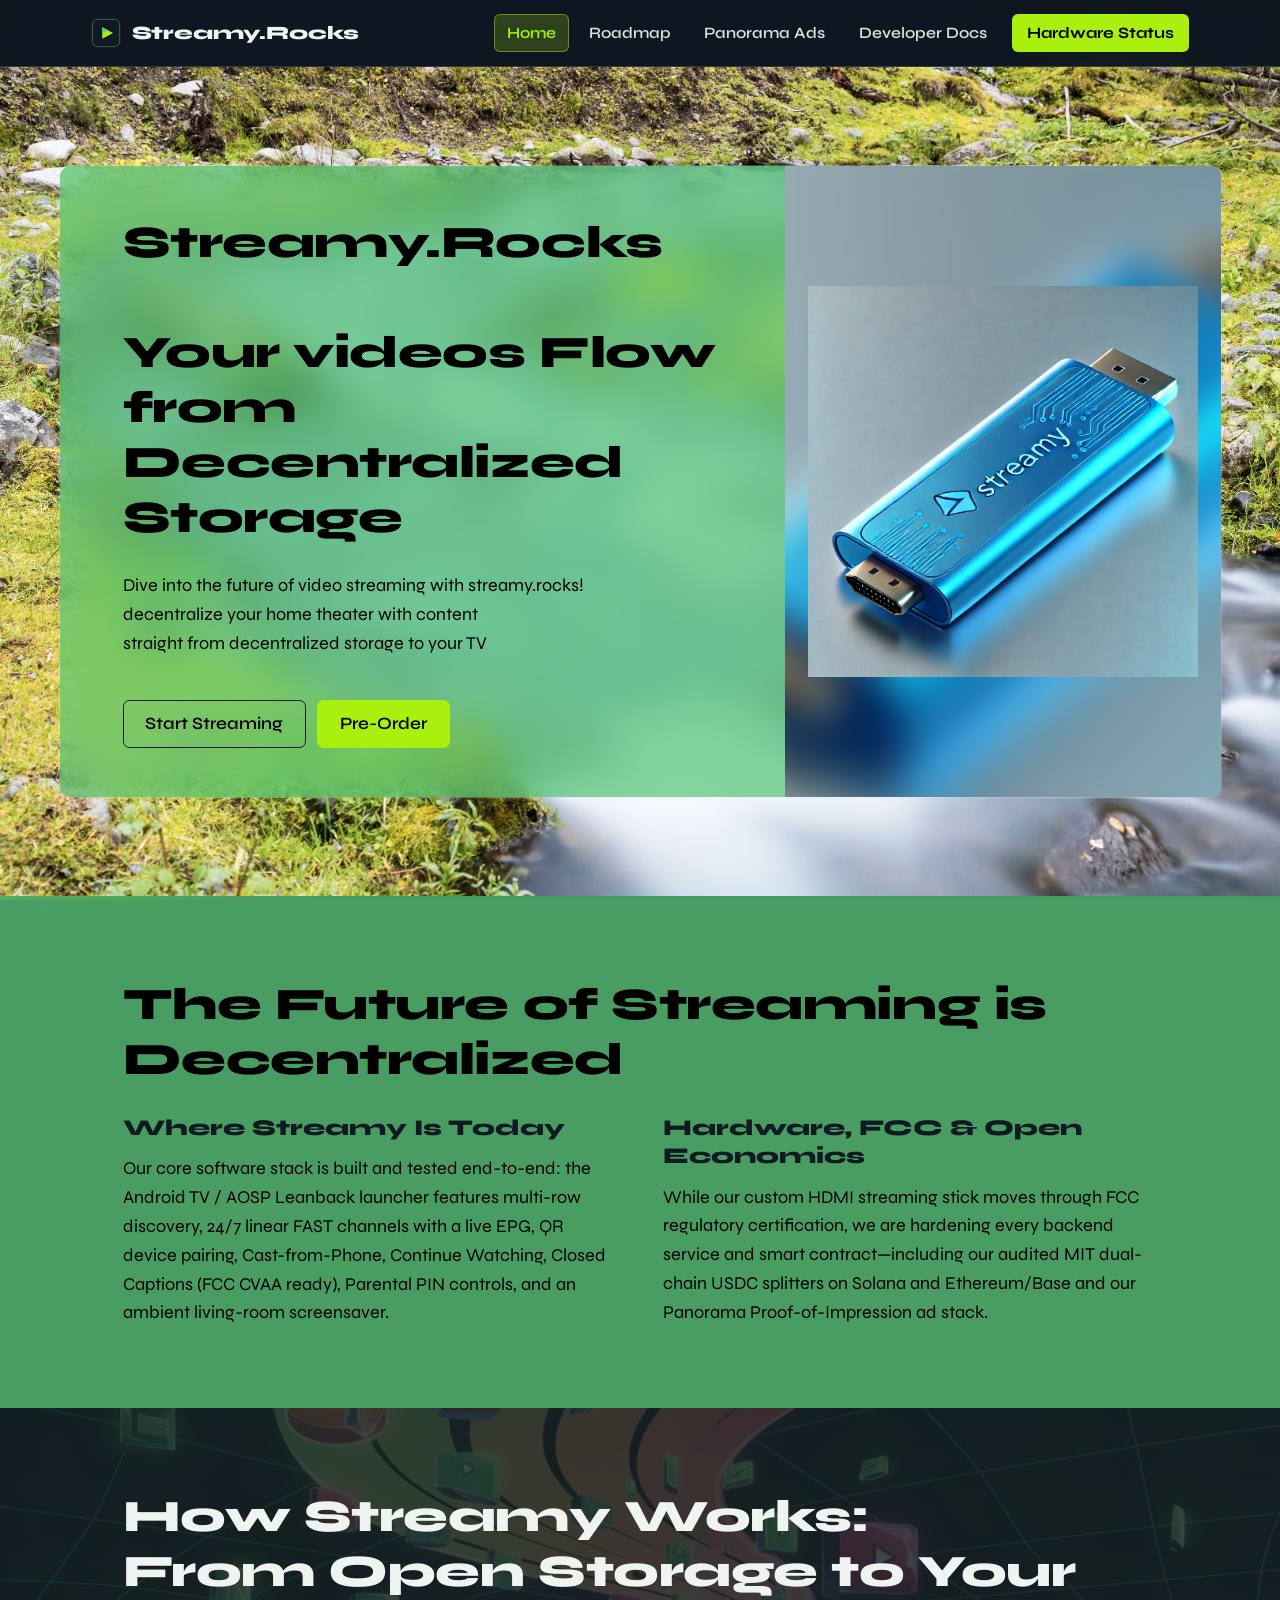
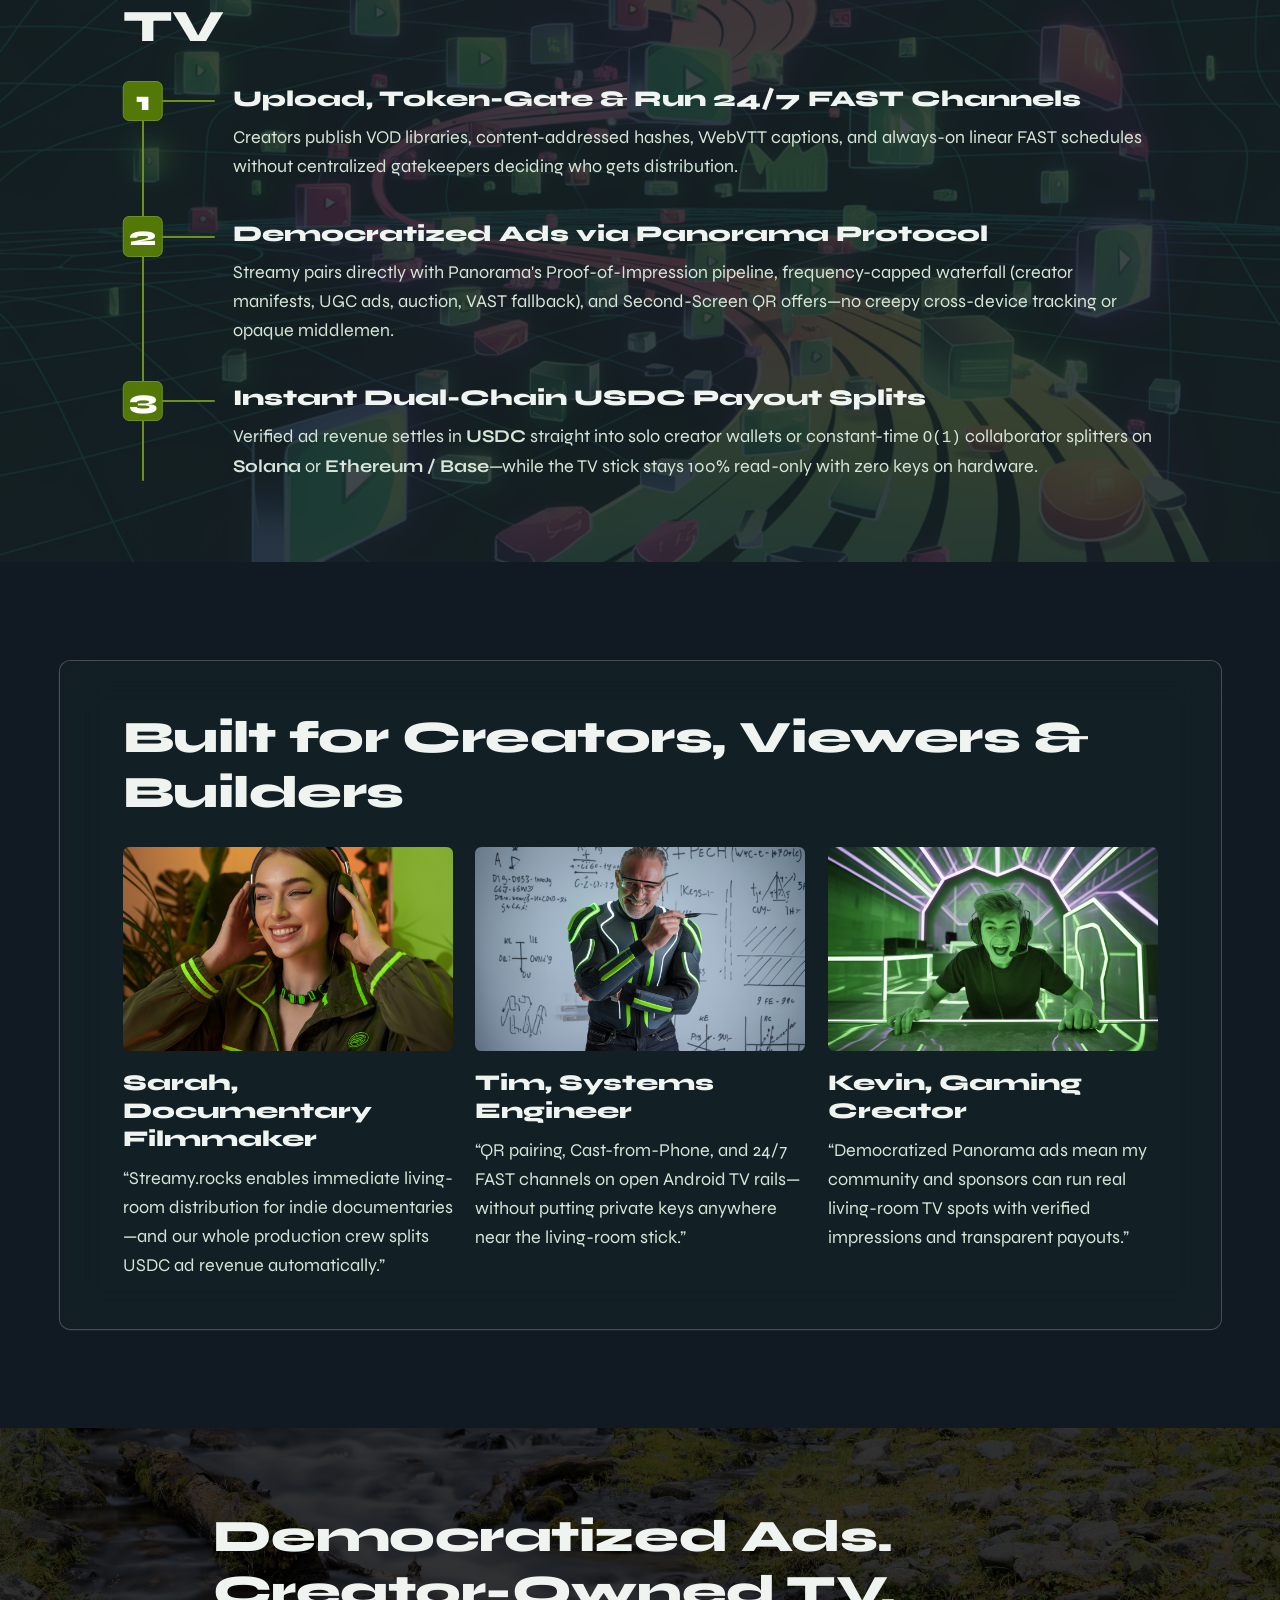
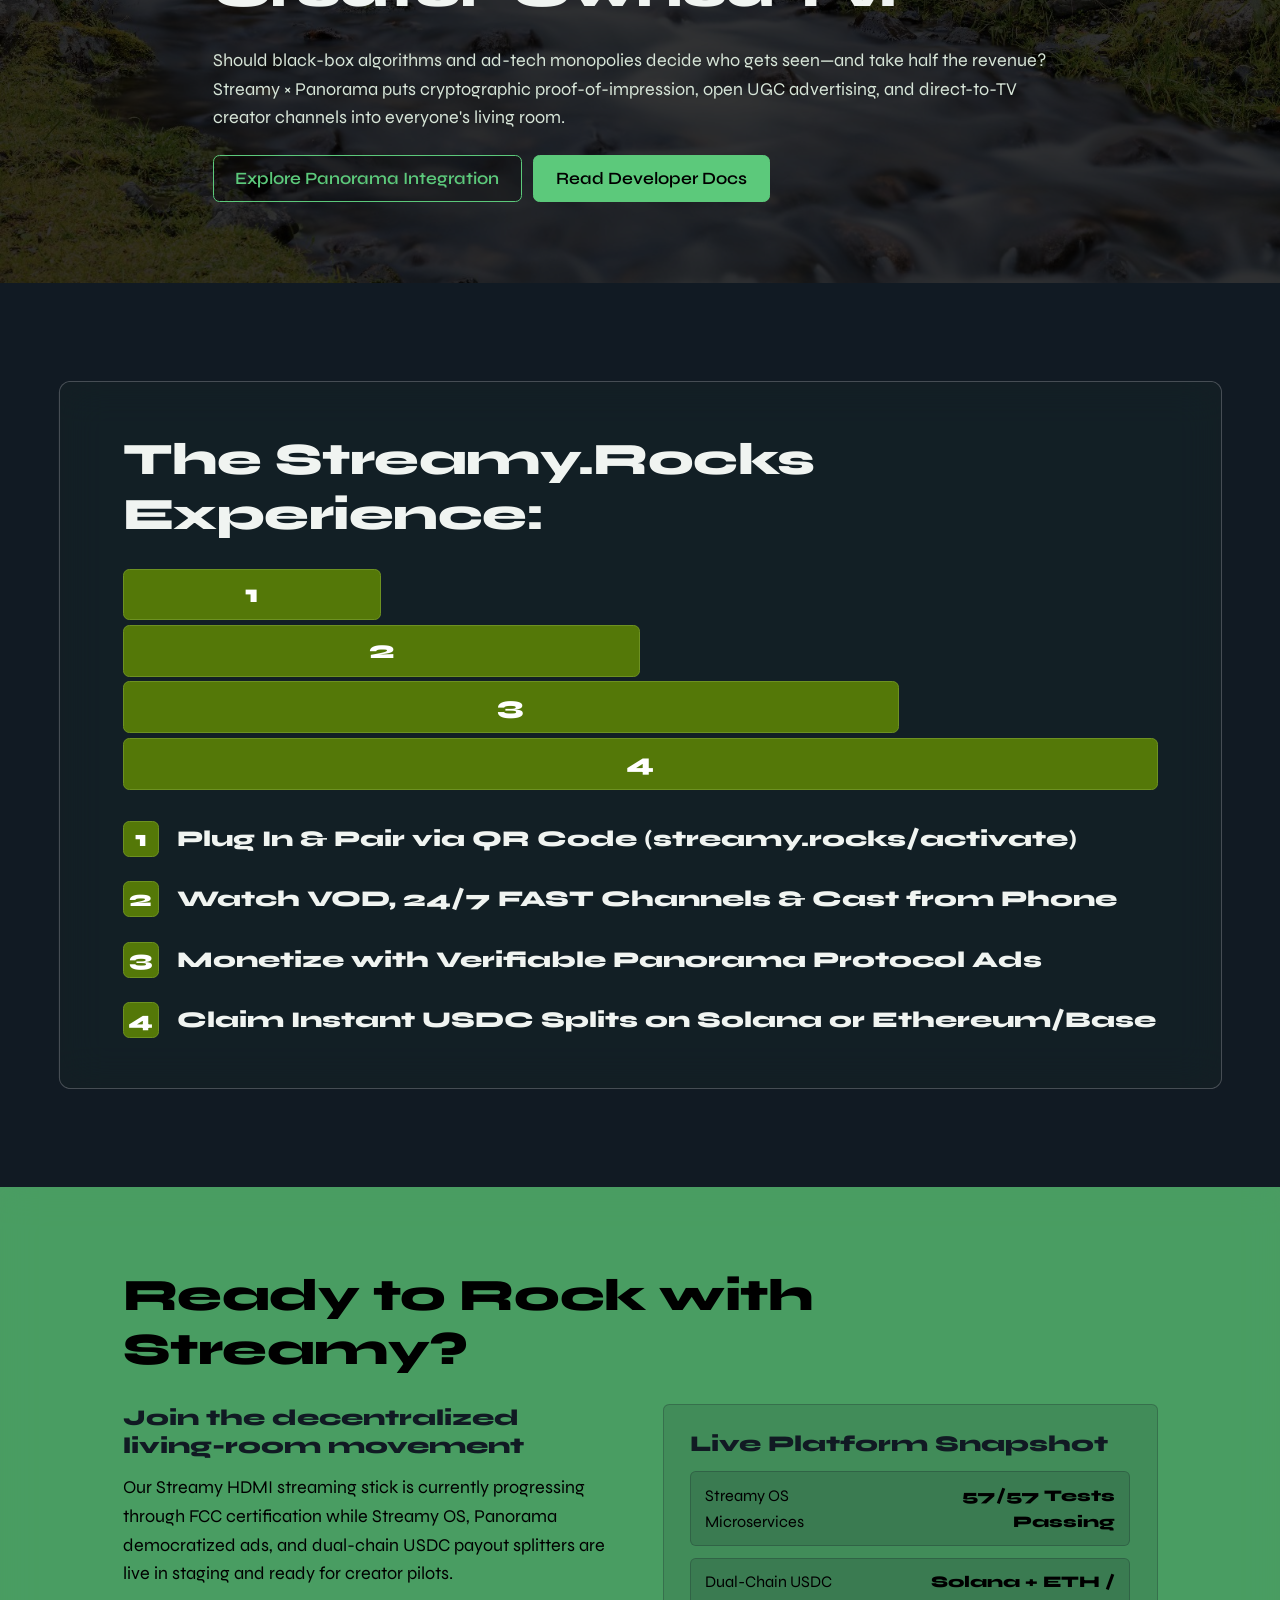
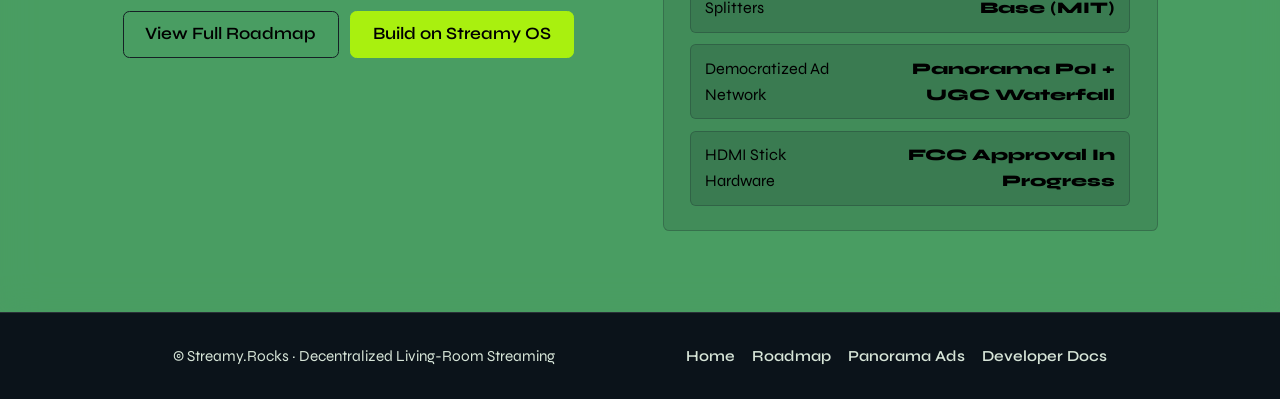
==== commit e480ab85: "Restore exact original streamy.rocks homepage hero header" ====
--- a/index.html
+++ b/index.html
@@ -46,23 +46,28 @@
     </header>
 
     <main class="page">
-      <!-- Band 1: Hero (exact Alien Glass split card over forest-stream.jpg) -->
+      <!-- Band 1: Hero (exact original Streamy.Rocks header & Alien Glass split card over forest-stream.jpg) -->
       <section class="band band--hero" aria-label="Streamy.Rocks Hero">
         <div class="card card--contained card--green hero-card">
           <div class="hero-copy">
-            <span class="kicker-pill kicker-pill--dark">Streamy OS · FCC Certification In Progress</span>
             <h1 class="heading-1">
-              Streamy.Rocks<br /><br />Your videos flow from decentralized storage
+              Streamy.Rocks<br /><br />Your videos Flow from Decentralized Storage
             </h1>
             <p class="body-text">
-              Decentralize your home theater with content straight from open storage to your TV—powered by
-              <strong>Streamy OS</strong>, democratized <strong>Panorama Protocol</strong> ads, and instant
-              <strong>Solana &amp; Ethereum/Base USDC</strong> creator payouts.
+              Dive into the future of video streaming with streamy.rocks!<br />
+              decentralize your home theater with content<br />
+              straight from decentralized storage to your TV
             </p>
             <div class="button-group">
-              <a class="btn btn--outline-dark" href="./panorama.html">Panorama Ads</a>
-              <a class="btn btn--solid-lime" href="./roadmap.html">Where We Are</a>
-              <a class="btn btn--outline-dark" href="./developers.html">Developer Docs</a>
+              <a
+                class="btn btn--outline-dark"
+                href="https://ethereumfilm.xyz/"
+                target="_blank"
+                rel="noopener noreferrer"
+              >
+                Start Streaming
+              </a>
+              <a class="btn btn--solid-lime" href="#preorder">Pre-Order</a>
             </div>
           </div>
 
